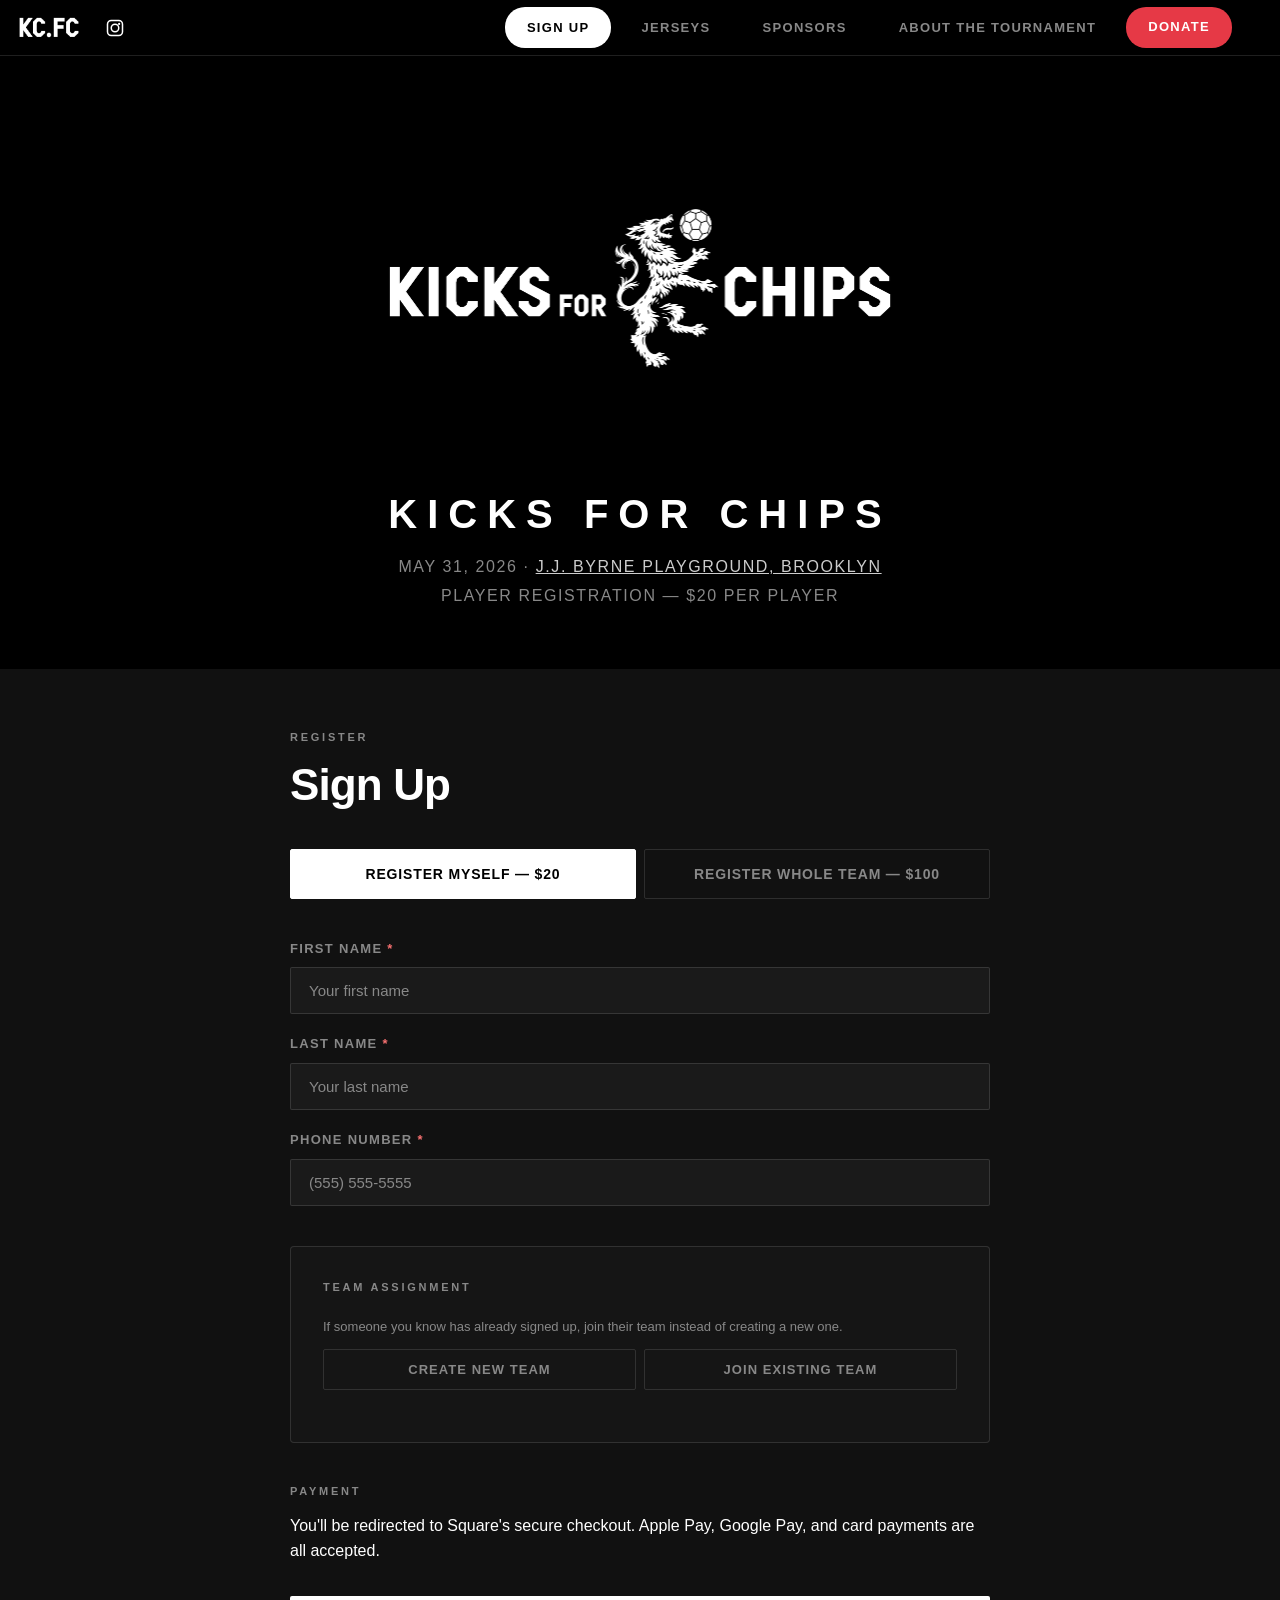
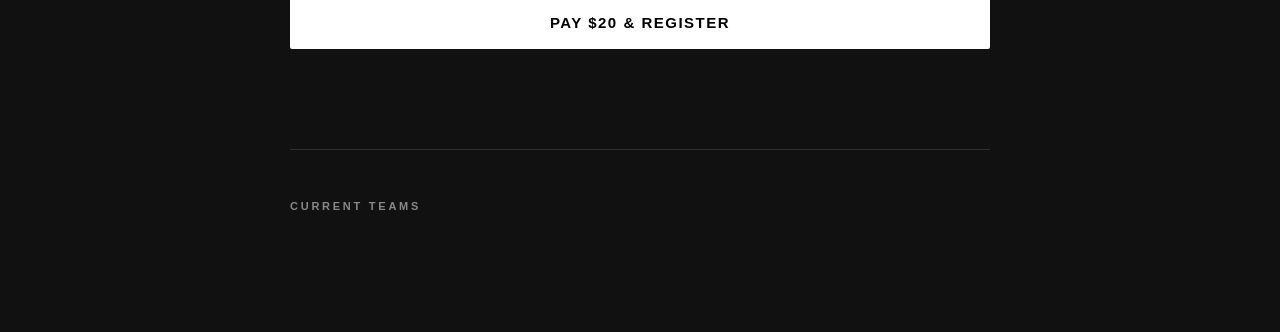
==== index.html @ 83ec8bc7 "Remove footer and copyright text Co-Authored-By: Claude Opus 4.6 <noreply@anthropic.com>" ====
<!DOCTYPE html>
<html lang="en">
<head>
  <meta charset="UTF-8" />
  <meta name="viewport" content="width=device-width, initial-scale=1.0" />
  <title>Kicks for CHiPS</title>
  <meta name="description" content="Kicks for CHiPS is an annual 5v5 high school soccer tournament in Brooklyn raising funds for CHiPS (Community Help in Park Slope). May 31, 2026 at J.J. Byrne Playground. Register your team today." />
  <meta name="keywords" content="Kicks for CHiPS, Brooklyn soccer tournament, high school soccer, CHiPS Brooklyn, 5v5 soccer, charity soccer tournament, J.J. Byrne Playground" />
  <meta property="og:title" content="Kicks for CHiPS" />
  <meta property="og:description" content="Annual 5v5 charity soccer tournament in Brooklyn. $500 prize for winners bracket. Register your team now." />
  <meta property="og:url" content="https://kicksforchips.com" />
  <meta property="og:type" content="website" />
  <link rel="canonical" href="https://kicksforchips.com" />
  <meta name="google-site-verification" content="pPL3yEMYq0LT-VA0RT2j-mF9ZyEHjqsx7WdJ2tXw7Fc" />
  <link rel="icon" type="image/x-icon" href="favicon.ico" />
  <link rel="icon" type="image/png" sizes="16x16" href="favicon-16.png" />
  <link rel="icon" type="image/png" sizes="32x32" href="favicon-32.png" />
  <link rel="icon" type="image/png" sizes="192x192" href="favicon-192.png" />
  <link rel="apple-touch-icon" sizes="180x180" href="apple-touch-icon.png" />
  <link rel="stylesheet" href="style.css" />
</head>
<body>

  <!-- NAV -->
  <nav>
    <div class="nav-left">
      <a href="#" class="nav-logo" data-view="signup"><img src="nav-logo.png" alt="KC.FC" class="nav-logo-img" /></a>
      <a href="https://instagram.com/kicks_for_chips" target="_blank" class="nav-ig">
        <svg viewBox="0 0 24 24" fill="none" stroke="currentColor" stroke-width="2" stroke-linecap="round" stroke-linejoin="round" width="18" height="18"><rect x="2" y="2" width="20" height="20" rx="5" ry="5"/><circle cx="12" cy="12" r="5"/><circle cx="17.5" cy="6.5" r="1.5" fill="currentColor" stroke="none"/></svg>
      </a>
    </div>
    <div class="nav-tabs">
      <button class="nav-tab active" data-view="signup"><span class="tab-full">Sign Up</span><span class="tab-short">Sign Up</span></button>
      <button class="nav-tab" data-view="jerseys"><span class="tab-full">Jerseys</span><span class="tab-short">Jerseys</span></button>
      <button class="nav-tab" data-view="sponsors"><span class="tab-full">Sponsors</span><span class="tab-short">Sponsors</span></button>
      <button class="nav-tab" data-view="about"><span class="tab-full">About the Tournament</span><span class="tab-short">About</span></button>
      <a href="https://give.chipsonline.org/campaign/777548/donate" target="_blank" class="nav-tab donate-tab"><span class="tab-full">Donate</span><span class="tab-short">Donate</span></a>
    </div>
  </nav>

  <!-- HERO HEADER -->
  <header id="hero">
    <div class="logo-block">
      <img src="logo.png" alt="Kicks for CHiPS" class="logo-img" />
    </div>
    <h1>KICKS FOR CHIPS</h1>
    <p class="hero-tagline">May 31, 2026 &middot; <a href="https://maps.google.com/?q=J.J.+Byrne+Playground+Brooklyn+NY" target="_blank" style="color:#ccc;text-decoration:underline;">J.J. Byrne Playground, Brooklyn</a></p>
    <p class="hero-tagline" style="margin-top:0.25rem;">Player Registration &mdash; $20 per player</p>
  </header>

  <!-- SIGN UP VIEW -->
  <section id="signup" class="view active">
    <div class="container">
      <div class="section-label">Register</div>
      <h2>Sign Up</h2>

      <!-- Registration Mode Toggle -->
      <div class="reg-mode-toggle">
        <button type="button" class="mode-btn active" data-reg-mode="individual">Register Myself &mdash; $20</button>
        <button type="button" class="mode-btn" data-reg-mode="team">Register Whole Team &mdash; $100</button>
      </div>

      <form id="registration-form">
        <!-- Individual: Your Info -->
        <div id="individual-fields">
          <div class="form-group">
            <label for="firstName">First Name <span class="required">*</span></label>
            <input type="text" id="firstName" name="firstName" placeholder="Your first name" required />
          </div>
          <div class="form-group">
            <label for="lastName">Last Name <span class="required">*</span></label>
            <input type="text" id="lastName" name="lastName" placeholder="Your last name" required />
          </div>
          <div class="form-group">
            <label for="phone">Phone Number <span class="required">*</span></label>
            <input type="tel" id="phone" name="phone" placeholder="(555) 555-5555" required />
          </div>
        </div>

        <!-- Team Registration: All 5 Players -->
        <div id="team-fields" class="hidden">
          <div class="players-grid">
            <div class="player-row">
              <span class="player-label">Player 1</span>
              <input type="text" name="teamFirst1" placeholder="First Name *" />
              <input type="text" name="teamLast1" placeholder="Last Name *" />
            </div>
            <div class="player-row">
              <span class="player-label">Player 2</span>
              <input type="text" name="teamFirst2" placeholder="First Name *" />
              <input type="text" name="teamLast2" placeholder="Last Name *" />
            </div>
            <div class="player-row">
              <span class="player-label">Player 3</span>
              <input type="text" name="teamFirst3" placeholder="First Name *" />
              <input type="text" name="teamLast3" placeholder="Last Name *" />
            </div>
            <div class="player-row">
              <span class="player-label">Player 4</span>
              <input type="text" name="teamFirst4" placeholder="First Name *" />
              <input type="text" name="teamLast4" placeholder="Last Name *" />
            </div>
            <div class="player-row">
              <span class="player-label">Player 5</span>
              <input type="text" name="teamFirst5" placeholder="First Name *" />
              <input type="text" name="teamLast5" placeholder="Last Name *" />
            </div>
          </div>
          <div class="form-group" style="margin-top:1rem;">
            <label for="teamPhone">Your Phone Number <span class="required">*</span></label>
            <input type="tel" id="teamPhone" name="teamPhone" placeholder="(555) 555-5555" />
          </div>
        </div>

        <!-- Team Assignment (individual mode only) -->
        <div id="team-assignment" class="team-section">
          <div class="section-label">Team Assignment</div>
          <p class="field-hint" style="margin-bottom:0.75rem;">If someone you know has already signed up, join their team instead of creating a new one.</p>
          <div class="team-toggle">
            <button type="button" class="toggle-btn" data-team-mode="new">Create New Team</button>
            <button type="button" class="toggle-btn" data-team-mode="join">Join Existing Team</button>
          </div>
          <div id="join-team-input" class="hidden">
            <label for="teamNumber">Team Number</label>
            <select id="teamNumber" name="teamNumber">
              <option value="">Select a team to join...</option>
            </select>
            <p class="field-hint">Only teams with fewer than 5 players are shown.</p>
          </div>
          <div id="new-team-info" class="hidden">
            <p class="field-hint">You'll be assigned the next available team number (1&ndash;20).</p>
          </div>
        </div>

        <!-- Payment -->
        <div class="payment-section">
          <div class="section-label">Payment</div>
          <p class="pay-info">You'll be redirected to Square's secure checkout. Apple Pay, Google Pay, and card payments are all accepted.</p>
        </div>

        <button type="submit" class="btn-primary submit-btn" id="submit-btn">Pay $20 &amp; Register</button>
        <div id="form-status"></div>
      </form>

      <!-- Roster Display -->
      <div id="roster-section" class="roster-section">
        <div class="section-label">Current Teams</div>
        <div id="roster"></div>
      </div>

    </div>
  </section>

  <!-- JERSEYS VIEW -->
  <section id="jerseys" class="view">
    <div class="container">
      <div class="section-label">Official Kits</div>
      <h2>Kicks for CHiPS Jerseys by Icarus FC</h2>
      <p class="jerseys-intro">Every team plays in custom Icarus jerseys. Grab yours before tournament day — click any jersey to order.</p>

      <div class="jerseys-grid">
        <a href="https://icarusfc.com/products/vita-coco-jersey" target="_blank" class="jersey-card">
          <img src="jerseys/vita-coco.png" alt="Vita Coco Jersey" class="jersey-img" />
          <div class="jersey-name">Vita Coco</div>
          <div class="jersey-price">$69.95</div>
        </a>
        <a href="https://icarusfc.com/products/joes-pizza-jersey" target="_blank" class="jersey-card">
          <img src="jerseys/joes-pizza.png" alt="Joe's Pizza Jersey" class="jersey-img" />
          <div class="jersey-name">Joe's Pizza</div>
          <div class="jersey-price">$69.95</div>
        </a>
        <a href="https://icarusfc.com/products/honey-in-the-raw-jersey" target="_blank" class="jersey-card">
          <img src="jerseys/honey-raw.png" alt="Honey in the Raw Jersey" class="jersey-img" />
          <div class="jersey-name">Honey in the Raw</div>
          <div class="jersey-price">$69.95</div>
        </a>
        <a href="https://icarusfc.com/products/warby-parker-jersey" target="_blank" class="jersey-card">
          <img src="jerseys/warby-parker.png" alt="Warby Parker Jersey" class="jersey-img" />
          <div class="jersey-name">Warby Parker</div>
          <div class="jersey-price">$69.95</div>
        </a>
        <a href="https://icarusfc.com/products/two-trees-jersey" target="_blank" class="jersey-card">
          <img src="jerseys/two-trees.png" alt="Two Trees Jersey" class="jersey-img" />
          <div class="jersey-name">Two Trees</div>
          <div class="jersey-price">$69.95</div>
        </a>
        <a href="https://icarusfc.com/products/renatus-group-jersey" target="_blank" class="jersey-card">
          <img src="jerseys/renatus.png" alt="Renatus Group Jersey" class="jersey-img" />
          <div class="jersey-name">The Renatus Group</div>
          <div class="jersey-price">$69.95</div>
        </a>
        <a href="https://icarusfc.com/products/kinjo-jersey" target="_blank" class="jersey-card">
          <img src="jerseys/kinjo.png" alt="Kinjo Jersey" class="jersey-img" />
          <div class="jersey-name">Kinjo</div>
          <div class="jersey-price">$69.95</div>
        </a>
        <a href="https://icarusfc.com/products/txikito-jersey" target="_blank" class="jersey-card">
          <img src="jerseys/txikito.png" alt="Txikito Jersey" class="jersey-img" />
          <div class="jersey-name">Txikito</div>
          <div class="jersey-price">$69.95</div>
        </a>
      </div>

      <a href="https://icarusfc.com/collections/kicks-for-chips-club-shop" target="_blank" class="btn-primary" style="display:inline-block;margin-top:2rem;text-align:center;">View All on Icarus</a>
    </div>
  </section>

  <!-- SPONSORS VIEW -->
  <section id="sponsors" class="view">
    <div class="container sponsors-container">
      <div class="section-label">Our Partners</div>
      <h2>Sponsors</h2>

      <!-- Featured: Jersey Manufacturer -->
      <div class="featured-sponsor">
        <div class="jersey-mosaic">
          <img src="sponsors/jerseys/icarus1.webp" alt="" /><img src="sponsors/jerseys/icarus3.webp" alt="" /><img src="sponsors/jerseys/icarus4.webp" alt="" /><img src="sponsors/jerseys/icarus5.webp" alt="" /><img src="sponsors/jerseys/icarus6.webp" alt="" /><img src="sponsors/jerseys/icarus7.webp" alt="" /><img src="sponsors/jerseys/icarus9.webp" alt="" /><img src="sponsors/jerseys/icarus10.webp" alt="" /><img src="sponsors/jerseys/icarus11.webp" alt="" /><img src="sponsors/jerseys/icarus12.jpeg" alt="" /><img src="sponsors/jerseys/icarus13.webp" alt="" /><img src="sponsors/jerseys/icarus14.webp" alt="" /><img src="sponsors/jerseys/icarus15.webp" alt="" /><img src="sponsors/jerseys/icarus16.jpeg" alt="" /><img src="sponsors/jerseys/icarus17.jpeg" alt="" /><img src="sponsors/jerseys/icarus18.jpeg" alt="" /><img src="sponsors/jerseys/icarus19.jpeg" alt="" /><img src="sponsors/jerseys/icarus20.jpeg" alt="" /><img src="sponsors/jerseys/icarus21.webp" alt="" /><img src="sponsors/jerseys/icarus22.webp" alt="" /><img src="sponsors/jerseys/icarus23.jpeg" alt="" /><img src="sponsors/jerseys/icarus24.webp" alt="" /><img src="sponsors/jerseys/icarus25.webp" alt="" /><img src="sponsors/jerseys/icarus2.webp" alt="" /><img src="sponsors/jerseys/icarus14.webp" alt="" /><img src="sponsors/jerseys/icarus6.webp" alt="" /><img src="sponsors/jerseys/icarus20.jpeg" alt="" /><img src="sponsors/jerseys/icarus3.webp" alt="" /><img src="sponsors/jerseys/icarus18.jpeg" alt="" /><img src="sponsors/jerseys/icarus10.webp" alt="" /><img src="sponsors/jerseys/icarus24.webp" alt="" /><img src="sponsors/jerseys/icarus1.webp" alt="" />
        </div>
        <div class="featured-sponsor-content">
          <div class="featured-label">Official Jersey Partner</div>
          <div class="sponsor-name-large">Icarus</div>
          <p class="sponsor-blurb">Icarus is the official jersey manufacturer of Kicks for CHiPS, outfitting every team with custom kits for tournament day. Their commitment to quality and community makes them the perfect partner for K4C.</p>
        </div>
      </div>

      <!-- Sponsor Grid -->
      <div class="sponsors-grid">

        <div class="sponsor-card">
          <img src="sponsors/vita-coco.webp" alt="Vita Coco" class="sponsor-img" />
          <div class="sponsor-name">Vita Coco</div>
          <p class="sponsor-blurb">Vita Coco is the world's leading coconut water brand, keeping our players hydrated and energized throughout the tournament. Born in New York, they're a natural fit for Brooklyn's biggest charity kickabout.</p>
          <video class="sponsor-video" autoplay muted loop playsinline>
            <source src="sponsors/vita-coco-promo.mp4" type="video/mp4" />
          </video>
        </div>

        <div class="sponsor-card">
          <img src="sponsors/joes-pizza.webp" alt="Joe's Pizza" class="sponsor-img" />
          <div class="sponsor-name">Joe's Pizza</div>
          <p class="sponsor-blurb">A New York City institution since 1975, Joe's Pizza has been serving up some of the best slices in the city. They're fueling our players and fans with the real taste of New York on game day.</p>
          <video class="sponsor-video" autoplay muted loop playsinline>
            <source src="sponsors/joes-video.mp4" type="video/mp4" />
          </video>
        </div>

        <div class="sponsor-card">
          <img src="sponsors/warby-parker.jpeg" alt="Warby Parker" class="sponsor-img" />
          <div class="sponsor-name">Warby Parker</div>
          <p class="sponsor-blurb">Warby Parker is a Brooklyn-born eyewear company on a mission to make vision care accessible to all. Their support of K4C reflects their deep roots in the community they helped build.</p>
        </div>

        <div class="sponsor-card">
          <img src="sponsors/two-trees.webp" alt="Two Trees" class="sponsor-img" />
          <div class="sponsor-name">Two Trees</div>
          <p class="sponsor-blurb">Two Trees Management is the Brooklyn-based development company that transformed DUMBO into one of the city's most vibrant neighborhoods. Their investment in local initiatives like K4C strengthens the community from the ground up.</p>
          <video class="sponsor-video" autoplay muted loop playsinline>
            <source src="sponsors/two-trees-video.mp4" type="video/mp4" />
          </video>
        </div>

        <div class="sponsor-card">
          <img src="sponsors/renatus.png" alt="The Renatus Group" class="sponsor-img" />
          <div class="sponsor-name">The Renatus Group</div>
          <p class="sponsor-blurb">The Renatus Group brings strategic vision and community-minded leadership to everything they do. Their partnership with Kicks for CHiPS underscores a commitment to uplifting Brooklyn's youth and local nonprofits.</p>
        </div>

        <div class="sponsor-card">
          <img src="sponsors/kinjo.avif" alt="Kinjo NYC" class="sponsor-img" />
          <div class="sponsor-name">Kinjo NYC</div>
          <p class="sponsor-blurb">Kinjo is a 14-seat omakase restaurant and cocktail lounge tucked beneath the Manhattan Bridge in DUMBO. Chef Johnny Huang serves a seasonal 11-course sushi omakase that has quickly become one of Brooklyn's most coveted dining experiences.</p>
        </div>

        <div class="sponsor-card">
          <img src="sponsors/txikito.webp" alt="Txikito" class="sponsor-img" />
          <div class="sponsor-name">Txikito</div>
          <p class="sponsor-blurb">Txikito is a beloved Basque restaurant in the heart of New York, celebrated for its authentic pintxos and warm hospitality. Their generosity helps bring the K4C tournament to life every year.</p>
        </div>

        <div class="sponsor-card">
          <img src="sponsors/honey-raw.png" alt="Honey in the Raw" class="sponsor-img" />
          <div class="sponsor-name">Honey in the Raw</div>
          <p class="sponsor-blurb">Honey in the Raw brings pure, unfiltered sweetness straight from the hive. Their all-natural honey fuels our players with real energy, no additives, just the good stuff.</p>
        </div>

      </div>
    </div>
  </section>

  <!-- ABOUT VIEW -->
  <section id="about" class="view">
    <div class="container">
      <div class="section-label">The Tournament</div>
      <h2>About Kicks for CHiPS</h2>

      <div class="event-details">
        <div class="detail-item"><strong>May 31, 2026</strong></div>
        <div class="detail-item"><strong><a href="https://maps.google.com/?q=J.J.+Byrne+Playground+Brooklyn+NY" target="_blank" style="color:#fff;text-decoration:underline;">J.J. Byrne Playground, Brooklyn</a></strong></div>
      </div>

      <div class="about-text">
        <p>Kicks for CHiPS is an annual high school soccer tournament in Brooklyn dedicated to raising funds for CHiPS (Community Help in Park Slope), a nonprofit serving the Gowanus community for over 50 years.</p>
        <p>Founded by Saint Ann's students Repin Minoff, Leif Moen, and Dempsey Gonya, the tournament brings together high schoolers across Brooklyn to compete in a 5v5 double-elimination bracket.</p>
      </div>

      <div class="prizes">
        <div class="prize-card winners">
          <div class="prize-label">Winners Bracket</div>
          <div class="prize-amount">$500</div>
          <div class="prize-detail">Winning Team</div>
        </div>
        <div class="prize-card losers">
          <div class="prize-label">Losers Bracket</div>
          <div class="prize-amount">$250</div>
          <div class="prize-detail">Winning Team</div>
        </div>
      </div>

      <div class="about-footer">
        <p>All proceeds benefit CHiPS Brooklyn. Every dollar raised goes directly to providing groceries, hot meals, and housing support for those in need.</p>
      </div>

      <div class="about-gallery">
        <img src="photos/about1.jpg" alt="K4C Tournament" />
        <img src="photos/about2.jpg" alt="K4C Tournament" />
        <img src="photos/about3.jpg" alt="K4C Tournament" />
        <img src="photos/about4.jpg" alt="K4C Tournament" />
        <img src="photos/about5.jpg" alt="K4C Tournament" />
        <img src="photos/about6.jpg" alt="K4C Tournament" />
      </div>
    </div>
  </section>


  <script src="script.js"></script>
</body>
</html>
---- style.css ----
/* ===== RESET & BASE ===== */
*, *::before, *::after { box-sizing: border-box; margin: 0; padding: 0; }

:root {
  --black: #000;
  --white: #fff;
  --gray: #111;
  --gray-mid: #1a1a1a;
  --gray-light: #2a2a2a;
  --accent: #fff;
  --text-muted: #888;
  --border: rgba(255,255,255,0.12);
}

html { scroll-behavior: smooth; }

body {
  background: var(--black);
  color: var(--white);
  font-family: 'Helvetica Neue', Arial, sans-serif;
  font-size: 16px;
  line-height: 1.6;
  overflow-x: hidden;
}

a { color: inherit; text-decoration: none; }

/* ===== NAV ===== */
nav {
  position: fixed;
  top: 0; left: 0; right: 0;
  z-index: 100;
  display: flex;
  align-items: center;
  justify-content: space-between;
  padding: 0 48px 0 0;
  background: rgba(0,0,0,0.85);
  backdrop-filter: blur(12px);
  border-bottom: 1px solid var(--border);
  height: 56px;
}

.nav-logo {
  display: flex;
  align-items: center;
  height: 100%;
}

.nav-logo-img {
  height: 100%;
  width: auto;
}

.nav-left {
  display: flex;
  align-items: center;
  height: 100%;
  gap: 8px;
}

.nav-ig {
  display: flex;
  align-items: center;
  color: #fff;
  transition: opacity 0.2s;
}
.nav-ig:hover { opacity: 0.7; }

.nav-tabs { display: flex; gap: 8px; }

.nav-tab {
  background: transparent;
  color: var(--text-muted);
  border: none;
  padding: 10px 22px;
  font-size: 13px;
  font-weight: 600;
  letter-spacing: 0.1em;
  text-transform: uppercase;
  cursor: pointer;
  border-radius: 20px;
  transition: all 0.2s;
  font-family: inherit;
}

.nav-tab:hover { color: var(--white); background: rgba(255,255,255,0.08); }
.nav-tab.active { background: var(--white); color: var(--black); }

.donate-tab { background: #e63946; color: #fff !important; text-decoration: none; display: flex; align-items: center; justify-content: center; }
.donate-tab:hover { background: #c1121f; color: #fff !important; }

.tab-short { display: none; }
.tab-full { display: inline; }

/* ===== HERO HEADER ===== */
#hero {
  padding: 120px 24px 60px;
  text-align: center;
  background: linear-gradient(rgba(0,0,0,0.55), rgba(0,0,0,0.55)), url('hero-bg.jpg') center/cover no-repeat;
}

.logo-block {
  display: flex;
  align-items: center;
  justify-content: center;
  gap: 24px;
  margin-bottom: 24px;
}

.logo-img {
  max-width: clamp(280px, 55vw, 600px);
  height: auto;
  mix-blend-mode: screen;
}

#hero h1 {
  font-size: clamp(24px, 4vw, 40px);
  font-weight: 900;
  letter-spacing: 0.25em;
  text-transform: uppercase;
  margin-bottom: 8px;
}

.hero-tagline {
  font-size: 16px;
  color: var(--text-muted);
  letter-spacing: 0.1em;
  text-transform: uppercase;
}

.event-details {
  display: flex;
  align-items: center;
  justify-content: center;
  gap: 16px;
  margin-bottom: 32px;
  font-size: 15px;
  letter-spacing: 0.12em;
  text-transform: uppercase;
  color: var(--white);
}

.detail-divider {
  color: var(--text-muted);
  font-size: 20px;
}

/* ===== SECTIONS ===== */
section { padding: 60px 24px 100px; }
.container { max-width: 700px; margin: 0 auto; }

.section-label {
  font-size: 11px;
  font-weight: 700;
  letter-spacing: 0.25em;
  text-transform: uppercase;
  color: var(--text-muted);
  margin-bottom: 16px;
}

h2 {
  font-size: clamp(28px, 4vw, 44px);
  font-weight: 900;
  line-height: 1.05;
  letter-spacing: -0.02em;
  margin-bottom: 40px;
}

/* ===== VIEW TOGGLING ===== */
.view { display: none; }
.view.active { display: block; }

/* ===== SIGN UP FORM ===== */
#signup { background: var(--gray); }

.form-group {
  margin-bottom: 20px;
}

.form-group label {
  display: block;
  font-size: 13px;
  font-weight: 700;
  letter-spacing: 0.1em;
  text-transform: uppercase;
  color: var(--text-muted);
  margin-bottom: 8px;
}

.form-group label .required { color: #f87171; }

.form-group input,
.form-group select {
  width: 100%;
  background: var(--gray-mid);
  border: 1px solid var(--border);
  color: var(--white);
  padding: 14px 18px;
  font-size: 15px;
  border-radius: 2px;
  outline: none;
  transition: border-color 0.2s;
  font-family: inherit;
}

.form-group input::placeholder { color: var(--text-muted); }
.form-group input:focus,
.form-group select:focus { border-color: var(--white); }

.form-group input:required:invalid:not(:placeholder-shown) {
  border-color: #f87171;
}

/* ===== TEAM SECTION ===== */
.team-section {
  margin: 40px 0;
  padding: 32px;
  border: 1px solid var(--border);
  border-radius: 4px;
  background: rgba(255,255,255,0.02);
}

.team-section .section-label { margin-bottom: 20px; }

.team-toggle {
  display: flex;
  gap: 8px;
  margin-bottom: 20px;
}

.toggle-btn {
  flex: 1;
  background: transparent;
  color: var(--text-muted);
  border: 1px solid var(--border);
  padding: 12px 16px;
  font-size: 13px;
  font-weight: 600;
  letter-spacing: 0.08em;
  text-transform: uppercase;
  cursor: pointer;
  border-radius: 2px;
  transition: all 0.2s;
  font-family: inherit;
}

.toggle-btn:hover { color: var(--white); border-color: rgba(255,255,255,0.3); }
.toggle-btn.active { background: var(--white); color: var(--black); border-color: var(--white); }

#join-team-input label {
  display: block;
  font-size: 13px;
  font-weight: 700;
  letter-spacing: 0.1em;
  text-transform: uppercase;
  color: var(--text-muted);
  margin-bottom: 8px;
}

#join-team-input select {
  width: 100%;
  background: var(--gray-mid);
  border: 1px solid var(--border);
  color: var(--white);
  padding: 14px 18px;
  font-size: 15px;
  border-radius: 2px;
  outline: none;
  transition: border-color 0.2s;
  font-family: inherit;
  appearance: none;
}

#join-team-input select:focus { border-color: var(--white); }

.field-hint {
  margin-top: 8px;
  font-size: 13px;
  color: var(--text-muted);
}

.hidden { display: none !important; }

/* ===== REGISTRATION MODE TOGGLE ===== */
.reg-mode-toggle {
  display: flex;
  gap: 8px;
  margin-bottom: 40px;
}

.mode-btn {
  flex: 1;
  background: transparent;
  color: var(--text-muted);
  border: 1px solid var(--border);
  padding: 16px 16px;
  font-size: 14px;
  font-weight: 700;
  letter-spacing: 0.06em;
  text-transform: uppercase;
  cursor: pointer;
  border-radius: 2px;
  transition: all 0.2s;
  font-family: inherit;
}

.mode-btn:hover { color: var(--white); border-color: rgba(255,255,255,0.3); }
.mode-btn.active { background: var(--white); color: var(--black); border-color: var(--white); }

/* ===== PLAYERS GRID (team mode) ===== */
.players-grid {
  display: flex;
  flex-direction: column;
  gap: 16px;
  margin-bottom: 16px;
}

.player-row {
  display: grid;
  grid-template-columns: 90px 1fr 1fr;
  gap: 12px;
  align-items: center;
}

.player-label {
  font-size: 13px;
  font-weight: 700;
  letter-spacing: 0.1em;
  text-transform: uppercase;
  color: var(--text-muted);
}

.player-row input {
  background: var(--gray-mid);
  border: 1px solid var(--border);
  color: var(--white);
  padding: 14px 18px;
  font-size: 15px;
  border-radius: 2px;
  outline: none;
  transition: border-color 0.2s;
  width: 100%;
  font-family: inherit;
}

.player-row input::placeholder { color: var(--text-muted); }
.player-row input:focus { border-color: var(--white); }

/* ===== APPLE PAY ===== */
#apple-pay-container {
  margin-top: 12px;
  min-height: 0;
}

#apple-pay-container:empty { display: none; }

.pay-divider {
  text-align: center;
  color: var(--text-muted);
  font-size: 12px;
  letter-spacing: 0.15em;
  text-transform: uppercase;
  margin: 16px 0;
  position: relative;
}

.pay-divider::before,
.pay-divider::after {
  content: '';
  position: absolute;
  top: 50%;
  width: 40%;
  height: 1px;
  background: var(--border);
}

.pay-divider::before { left: 0; }
.pay-divider::after { right: 0; }

/* ===== PAYMENT ===== */
.payment-section {
  margin: 40px 0 32px;
}

.payment-section .section-label { margin-bottom: 12px; }

#card-container {
  background: var(--gray-mid);
  border: 1px solid var(--border);
  border-radius: 2px;
  padding: 24px;
  min-height: 80px;
}

#payment-status {
  margin-top: 8px;
  font-size: 13px;
  text-align: center;
}

#payment-status.ready { color: #4ade80; }
#payment-status.error { color: #f87171; }

/* ===== BUTTONS ===== */
.btn-primary {
  background: var(--white);
  color: var(--black);
  padding: 16px 32px;
  font-size: 14px;
  font-weight: 700;
  letter-spacing: 0.1em;
  text-transform: uppercase;
  border: none;
  border-radius: 2px;
  cursor: pointer;
  transition: opacity 0.2s;
  display: inline-block;
  font-family: inherit;
}

.btn-primary:hover { opacity: 0.85; }

.submit-btn { width: 100%; padding: 18px; font-size: 15px; }

.submit-btn:disabled { opacity: 0.35; cursor: not-allowed; }

.pay-notice {
  margin-top: 12px;
  font-size: 13px;
  color: var(--text-muted);
  text-align: center;
}

#form-status {
  margin-top: 16px;
  font-size: 14px;
  color: var(--text-muted);
  text-align: center;
  min-height: 20px;
}

#form-status.success { color: #4ade80; }
#form-status.error { color: #f87171; }

/* ===== ROSTER ===== */
.roster-section {
  margin-top: 64px;
  padding-top: 48px;
  border-top: 1px solid var(--border);
}

#roster {
  display: grid;
  grid-template-columns: 1fr 1fr;
  gap: 16px;
}

.team-card {
  border: 1px solid var(--border);
  border-radius: 4px;
  padding: 20px;
  background: rgba(255,255,255,0.02);
}

.team-card.full {
  opacity: 0.5;
}

.team-card-header {
  display: flex;
  justify-content: space-between;
  align-items: center;
  margin-bottom: 12px;
}

.team-number {
  font-size: 14px;
  font-weight: 900;
  letter-spacing: 0.1em;
  text-transform: uppercase;
}

.team-count {
  font-size: 11px;
  color: var(--text-muted);
  letter-spacing: 0.1em;
  text-transform: uppercase;
}

.team-players {
  list-style: none;
}

.team-players li {
  font-size: 14px;
  padding: 4px 0;
  color: #ccc;
  border-bottom: 1px solid rgba(255,255,255,0.05);
}

.team-players li:last-child { border-bottom: none; }

.no-teams {
  color: var(--text-muted);
  font-size: 14px;
  text-align: center;
  padding: 32px;
  grid-column: 1 / -1;
}

/* ===== ABOUT VIEW ===== */
#about { background: var(--gray); }

.about-text { margin-bottom: 48px; }
.about-text p { color: #bbb; font-size: 17px; line-height: 1.7; margin-bottom: 16px; }

.prizes { display: grid; grid-template-columns: 1fr 1fr; gap: 24px; margin-bottom: 48px; }

.prize-card {
  border: 1px solid var(--border);
  border-radius: 4px;
  padding: 40px 32px;
  text-align: center;
}

.prize-card.winners { border-color: var(--white); background: rgba(255,255,255,0.06); }
.prize-card.losers { border-color: rgba(255,255,255,0.3); background: rgba(255,255,255,0.03); }

.prize-label {
  font-size: 11px;
  font-weight: 700;
  letter-spacing: 0.2em;
  text-transform: uppercase;
  color: var(--text-muted);
  margin-bottom: 16px;
}

.prize-amount { font-size: 48px; font-weight: 900; letter-spacing: -0.02em; margin-bottom: 8px; }

.prize-detail {
  font-size: 13px;
  color: var(--text-muted);
  letter-spacing: 0.1em;
  text-transform: uppercase;
}

.about-footer p {
  color: var(--text-muted);
  font-size: 15px;
  line-height: 1.7;
  text-align: center;
  max-width: 500px;
  margin: 0 auto;
}

/* ===== SPONSORS VIEW ===== */
#sponsors { background: var(--gray); }

.sponsors-container { max-width: 900px; }

.featured-sponsor {
  position: relative;
  border: 1px solid var(--white);
  border-radius: 4px;
  overflow: hidden;
  text-align: center;
  margin-bottom: 48px;
}

.jersey-mosaic {
  display: grid;
  grid-template-columns: repeat(8, 1fr);
  gap: 2px;
  position: absolute;
  top: 0; left: 0; right: 0; bottom: 0;
  z-index: 0;
  background: #111;
}

.jersey-mosaic img {
  width: 100%;
  height: 100%;
  object-fit: contain;
  object-position: center;
  display: block;
  background: #111;
  padding: 4px;
}

.featured-sponsor-content {
  position: relative;
  z-index: 1;
  padding: 48px 40px;
  background: rgba(0,0,0,0.65);
  text-shadow: 0 2px 8px rgba(0,0,0,0.8);
}

.featured-label {
  font-size: 11px;
  font-weight: 700;
  letter-spacing: 0.25em;
  text-transform: uppercase;
  color: var(--text-muted);
  margin-bottom: 16px;
}

.sponsor-name-large {
  font-size: clamp(32px, 5vw, 52px);
  font-weight: 900;
  letter-spacing: 0.05em;
  text-transform: uppercase;
  margin-bottom: 16px;
}

.sponsors-grid {
  display: grid;
  grid-template-columns: 1fr 1fr;
  gap: 20px;
}

.sponsor-card {
  border: 1px solid var(--border);
  border-radius: 4px;
  padding: 32px 28px;
  background: rgba(255,255,255,0.02);
  transition: border-color 0.2s;
}

.sponsor-card:hover {
  border-color: rgba(255,255,255,0.3);
}

.sponsor-name {
  font-size: 20px;
  font-weight: 900;
  letter-spacing: 0.04em;
  margin-bottom: 12px;
}

.sponsor-blurb {
  font-size: 14px;
  line-height: 1.7;
  color: #aaa;
}

.featured-sponsor-img {
  max-width: 240px;
  height: auto;
  border-radius: 4px;
  margin-bottom: 24px;
  object-fit: contain;
}

.sponsor-img {
  width: 100%;
  height: 180px;
  object-fit: cover;
  border-radius: 4px;
  margin-bottom: 16px;
}

.sponsor-img[alt="Warby Parker"] {
  object-fit: cover;
  object-position: center top;
}

.sponsor-img[alt="Two Trees"] {
  object-fit: contain;
  object-position: center top;
}

.featured-sponsor .sponsor-blurb {
  font-size: 15px;
  color: #bbb;
  max-width: 550px;
  margin: 0 auto;
}

.sponsor-video {
  width: 100%;
  border-radius: 4px;
  margin-top: 16px;
  display: block;
}

.promo-video {
  margin-bottom: 48px;
  border-radius: 4px;
  overflow: hidden;
  max-width: 400px;
  margin-left: auto;
  margin-right: auto;
  margin-bottom: 48px;
}

.promo-video video {
  width: 100%;
  display: block;
  border-radius: 4px;
}

@media (max-width: 600px) {
  .sponsors-grid { grid-template-columns: 1fr; }
  .featured-sponsor-content { padding: 32px 24px; }
  .featured-sponsor-img { max-width: 160px; }
  .promo-video { max-width: 300px; }
  .jersey-mosaic { grid-template-columns: repeat(5, 1fr); }
}

/* ===== PENDING BANNER ===== */
.pending-banner {
  background: rgba(74, 222, 128, 0.08);
  border: 1px solid rgba(74, 222, 128, 0.3);
  border-radius: 4px;
  padding: 24px;
  margin-bottom: 32px;
}

.pending-content h3 {
  font-size: 18px;
  font-weight: 900;
  letter-spacing: 0.05em;
  text-transform: uppercase;
  margin-bottom: 8px;
  color: #4ade80;
}

.pending-content p {
  font-size: 14px;
  color: #ccc;
  margin-bottom: 16px;
}

.pending-buttons {
  display: flex;
  gap: 12px;
}

.btn-cancel {
  background: transparent;
  color: var(--text-muted);
  border: 1px solid var(--border);
  padding: 12px 24px;
  font-size: 13px;
  font-weight: 700;
  letter-spacing: 0.1em;
  text-transform: uppercase;
  border-radius: 2px;
  cursor: pointer;
  font-family: inherit;
  transition: opacity 0.2s;
}

.btn-cancel:hover { opacity: 0.7; }

/* ===== JERSEYS ===== */
.jerseys-intro {
  color: var(--text-muted);
  margin-bottom: 2rem;
  font-size: 15px;
}

.jerseys-grid {
  display: grid;
  grid-template-columns: repeat(auto-fill, minmax(220px, 1fr));
  gap: 24px;
}

.jersey-card {
  display: block;
  background: var(--gray-mid);
  border: 1px solid var(--border);
  border-radius: 12px;
  overflow: hidden;
  text-decoration: none;
  color: var(--white);
  transition: transform 0.2s, border-color 0.2s;
}

.jersey-card:hover {
  transform: translateY(-4px);
  border-color: rgba(255,255,255,0.3);
}

.jersey-img {
  width: 100%;
  aspect-ratio: 1;
  object-fit: cover;
}

.jersey-name {
  padding: 12px 16px 4px;
  font-weight: 700;
  font-size: 15px;
}

.jersey-price {
  padding: 0 16px 16px;
  color: var(--text-muted);
  font-size: 14px;
}

/* ===== ABOUT GALLERY ===== */
.about-gallery {
  display: grid;
  grid-template-columns: repeat(3, 1fr);
  gap: 8px;
  margin-top: 3rem;
  border-radius: 8px;
  overflow: hidden;
}

.about-gallery img {
  width: 100%;
  height: 250px;
  object-fit: cover;
}



/* ===== RESPONSIVE ===== */
@media (max-width: 600px) {
  nav { padding: 0; flex-wrap: nowrap; height: auto; gap: 0; flex-direction: column; align-items: stretch; }
  .nav-left { height: 36px; padding: 4px 8px; gap: 6px; }
  .nav-logo { height: 100%; padding: 0; }
  .nav-logo-img { height: 100%; }
  .nav-tabs { display: flex; flex-wrap: nowrap; gap: 0; width: 100%; }
  .nav-tab { flex: 1 1 0 !important; min-width: 0; text-align: center; font-size: 9px; padding: 8px 2px; letter-spacing: 0.02em; white-space: nowrap; border: none !important; border-radius: 16px !important; overflow: hidden; display: flex !important; align-items: center; justify-content: center; }
  .tab-full { display: none !important; }
  .tab-short { display: inline !important; }
  .team-toggle { flex-direction: column; }
  .reg-mode-toggle { flex-direction: column; }
  .player-row { grid-template-columns: 1fr; gap: 8px; }
  .player-label { margin-bottom: 0; }
  #roster { grid-template-columns: 1fr; }
  .prizes { grid-template-columns: 1fr; }
  .about-gallery { grid-template-columns: repeat(2, 1fr); }
  .about-gallery img { height: 180px; }
}
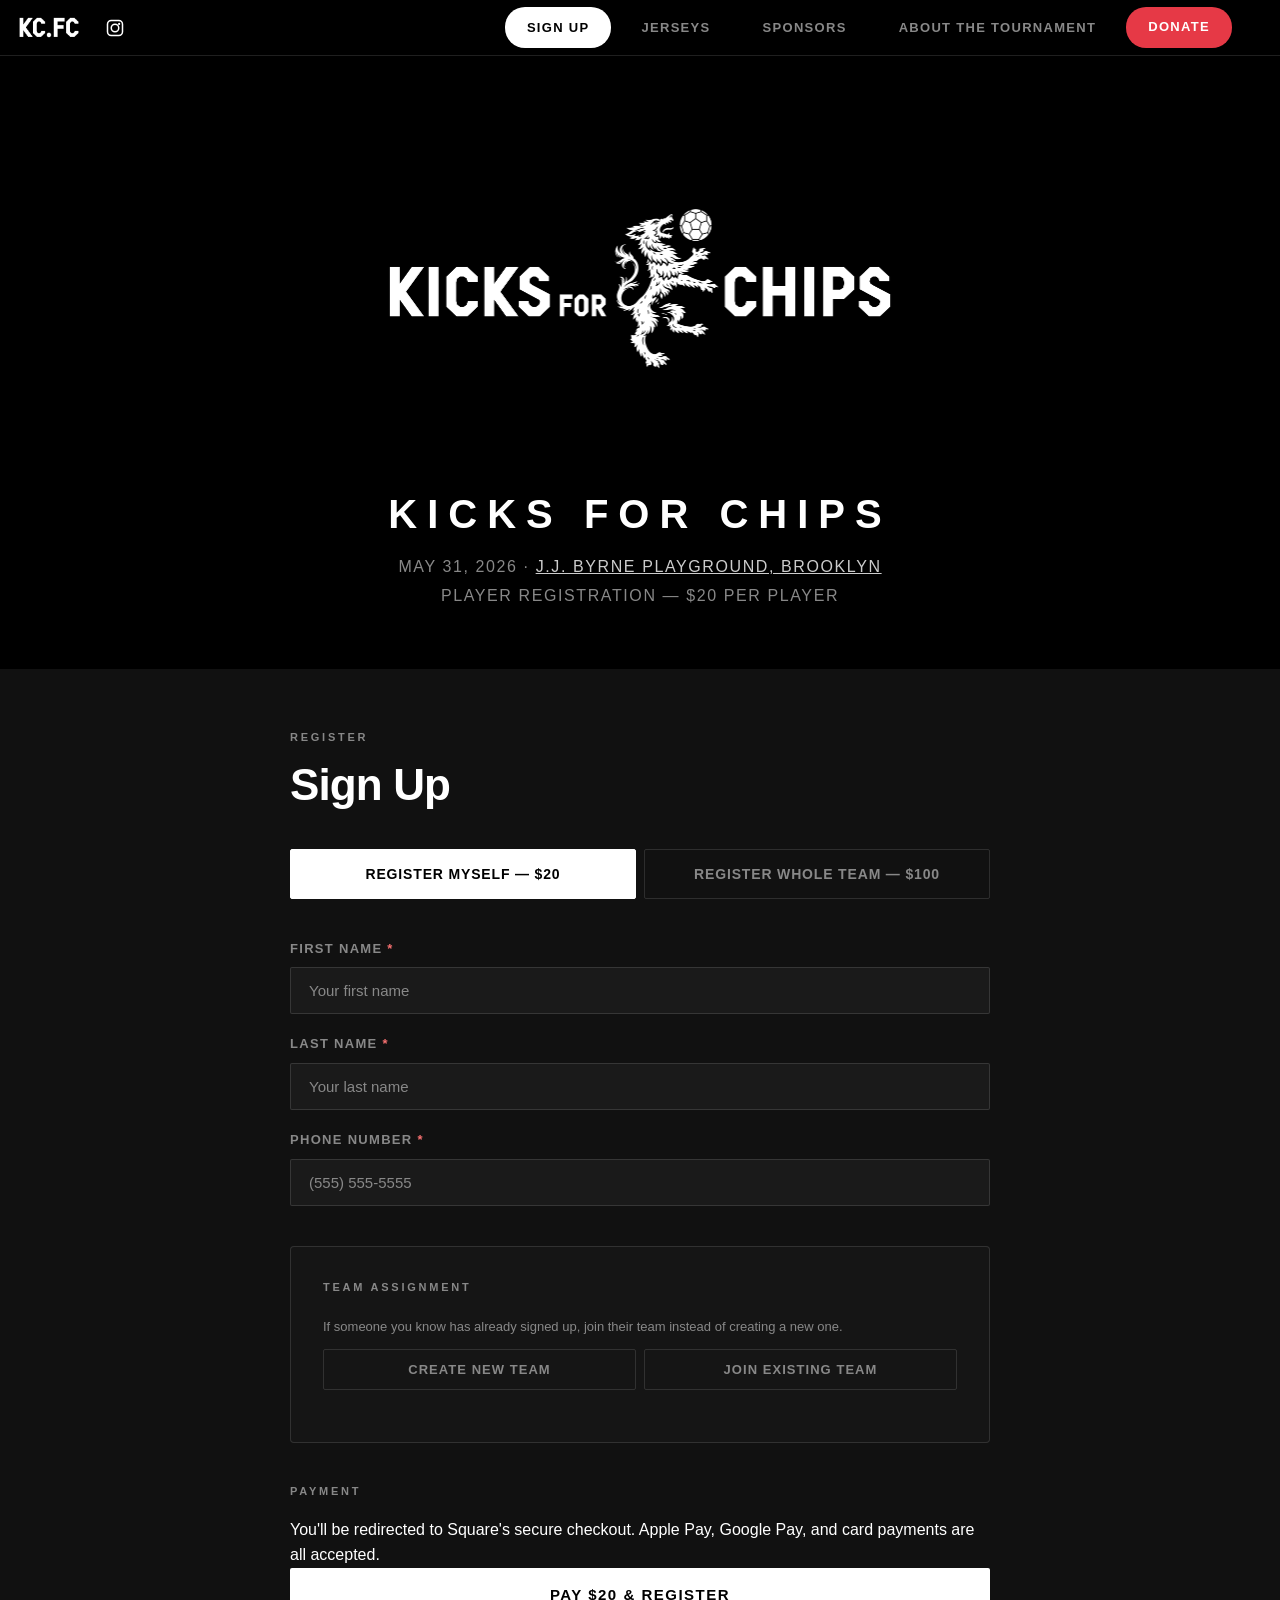
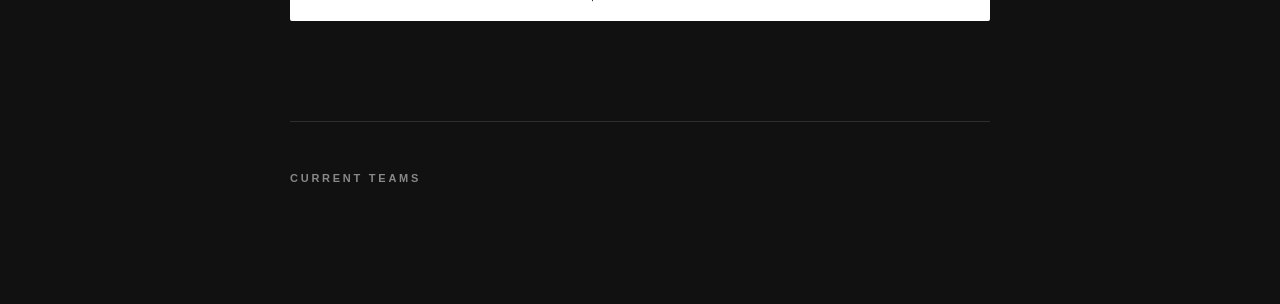
==== commit 6c571df1: "Fix XSS in roster, add confirmation error UI, clean up dead code - Escape HTML in renderRoster() to " ====
--- a/index.html
+++ b/index.html
@@ -25,7 +25,7 @@
   <nav>
     <div class="nav-left">
       <a href="#" class="nav-logo" data-view="signup"><img src="nav-logo.png" alt="KC.FC" class="nav-logo-img" /></a>
-      <a href="https://instagram.com/kicks_for_chips" target="_blank" class="nav-ig">
+      <a href="https://instagram.com/kicks_for_chips" target="_blank" class="nav-ig" aria-label="Follow Kicks for CHiPS on Instagram">
         <svg viewBox="0 0 24 24" fill="none" stroke="currentColor" stroke-width="2" stroke-linecap="round" stroke-linejoin="round" width="18" height="18"><rect x="2" y="2" width="20" height="20" rx="5" ry="5"/><circle cx="12" cy="12" r="5"/><circle cx="17.5" cy="6.5" r="1.5" fill="currentColor" stroke="none"/></svg>
       </a>
     </div>
@@ -108,7 +108,7 @@
           </div>
           <div class="form-group" style="margin-top:1rem;">
             <label for="teamPhone">Your Phone Number <span class="required">*</span></label>
-            <input type="tel" id="teamPhone" name="teamPhone" placeholder="(555) 555-5555" />
+            <input type="tel" id="teamPhone" name="teamPhone" placeholder="(555) 555-5555" required />
           </div>
         </div>
 
--- a/style.css
+++ b/style.css
@@ -140,11 +140,6 @@
   color: var(--white);
 }
 
-.detail-divider {
-  color: var(--text-muted);
-  font-size: 20px;
-}
-
 /* ===== SECTIONS ===== */
 section { padding: 60px 24px 100px; }
 .container { max-width: 700px; margin: 0 auto; }
@@ -346,61 +341,6 @@
 .player-row input::placeholder { color: var(--text-muted); }
 .player-row input:focus { border-color: var(--white); }
 
-/* ===== APPLE PAY ===== */
-#apple-pay-container {
-  margin-top: 12px;
-  min-height: 0;
-}
-
-#apple-pay-container:empty { display: none; }
-
-.pay-divider {
-  text-align: center;
-  color: var(--text-muted);
-  font-size: 12px;
-  letter-spacing: 0.15em;
-  text-transform: uppercase;
-  margin: 16px 0;
-  position: relative;
-}
-
-.pay-divider::before,
-.pay-divider::after {
-  content: '';
-  position: absolute;
-  top: 50%;
-  width: 40%;
-  height: 1px;
-  background: var(--border);
-}
-
-.pay-divider::before { left: 0; }
-.pay-divider::after { right: 0; }
-
-/* ===== PAYMENT ===== */
-.payment-section {
-  margin: 40px 0 32px;
-}
-
-.payment-section .section-label { margin-bottom: 12px; }
-
-#card-container {
-  background: var(--gray-mid);
-  border: 1px solid var(--border);
-  border-radius: 2px;
-  padding: 24px;
-  min-height: 80px;
-}
-
-#payment-status {
-  margin-top: 8px;
-  font-size: 13px;
-  text-align: center;
-}
-
-#payment-status.ready { color: #4ade80; }
-#payment-status.error { color: #f87171; }
-
 /* ===== BUTTONS ===== */
 .btn-primary {
   background: var(--white);
@@ -423,13 +363,6 @@
 .submit-btn { width: 100%; padding: 18px; font-size: 15px; }
 
 .submit-btn:disabled { opacity: 0.35; cursor: not-allowed; }
-
-.pay-notice {
-  margin-top: 12px;
-  font-size: 13px;
-  color: var(--text-muted);
-  text-align: center;
-}
 
 #form-status {
   margin-top: 16px;
@@ -643,14 +576,6 @@
   color: #aaa;
 }
 
-.featured-sponsor-img {
-  max-width: 240px;
-  height: auto;
-  border-radius: 4px;
-  margin-bottom: 24px;
-  object-fit: contain;
-}
-
 .sponsor-img {
   width: 100%;
   height: 180px;
@@ -683,75 +608,11 @@
   display: block;
 }
 
-.promo-video {
-  margin-bottom: 48px;
-  border-radius: 4px;
-  overflow: hidden;
-  max-width: 400px;
-  margin-left: auto;
-  margin-right: auto;
-  margin-bottom: 48px;
-}
-
-.promo-video video {
-  width: 100%;
-  display: block;
-  border-radius: 4px;
-}
-
 @media (max-width: 600px) {
   .sponsors-grid { grid-template-columns: 1fr; }
   .featured-sponsor-content { padding: 32px 24px; }
-  .featured-sponsor-img { max-width: 160px; }
-  .promo-video { max-width: 300px; }
   .jersey-mosaic { grid-template-columns: repeat(5, 1fr); }
 }
-
-/* ===== PENDING BANNER ===== */
-.pending-banner {
-  background: rgba(74, 222, 128, 0.08);
-  border: 1px solid rgba(74, 222, 128, 0.3);
-  border-radius: 4px;
-  padding: 24px;
-  margin-bottom: 32px;
-}
-
-.pending-content h3 {
-  font-size: 18px;
-  font-weight: 900;
-  letter-spacing: 0.05em;
-  text-transform: uppercase;
-  margin-bottom: 8px;
-  color: #4ade80;
-}
-
-.pending-content p {
-  font-size: 14px;
-  color: #ccc;
-  margin-bottom: 16px;
-}
-
-.pending-buttons {
-  display: flex;
-  gap: 12px;
-}
-
-.btn-cancel {
-  background: transparent;
-  color: var(--text-muted);
-  border: 1px solid var(--border);
-  padding: 12px 24px;
-  font-size: 13px;
-  font-weight: 700;
-  letter-spacing: 0.1em;
-  text-transform: uppercase;
-  border-radius: 2px;
-  cursor: pointer;
-  font-family: inherit;
-  transition: opacity 0.2s;
-}
-
-.btn-cancel:hover { opacity: 0.7; }
 
 /* ===== JERSEYS ===== */
 .jerseys-intro {
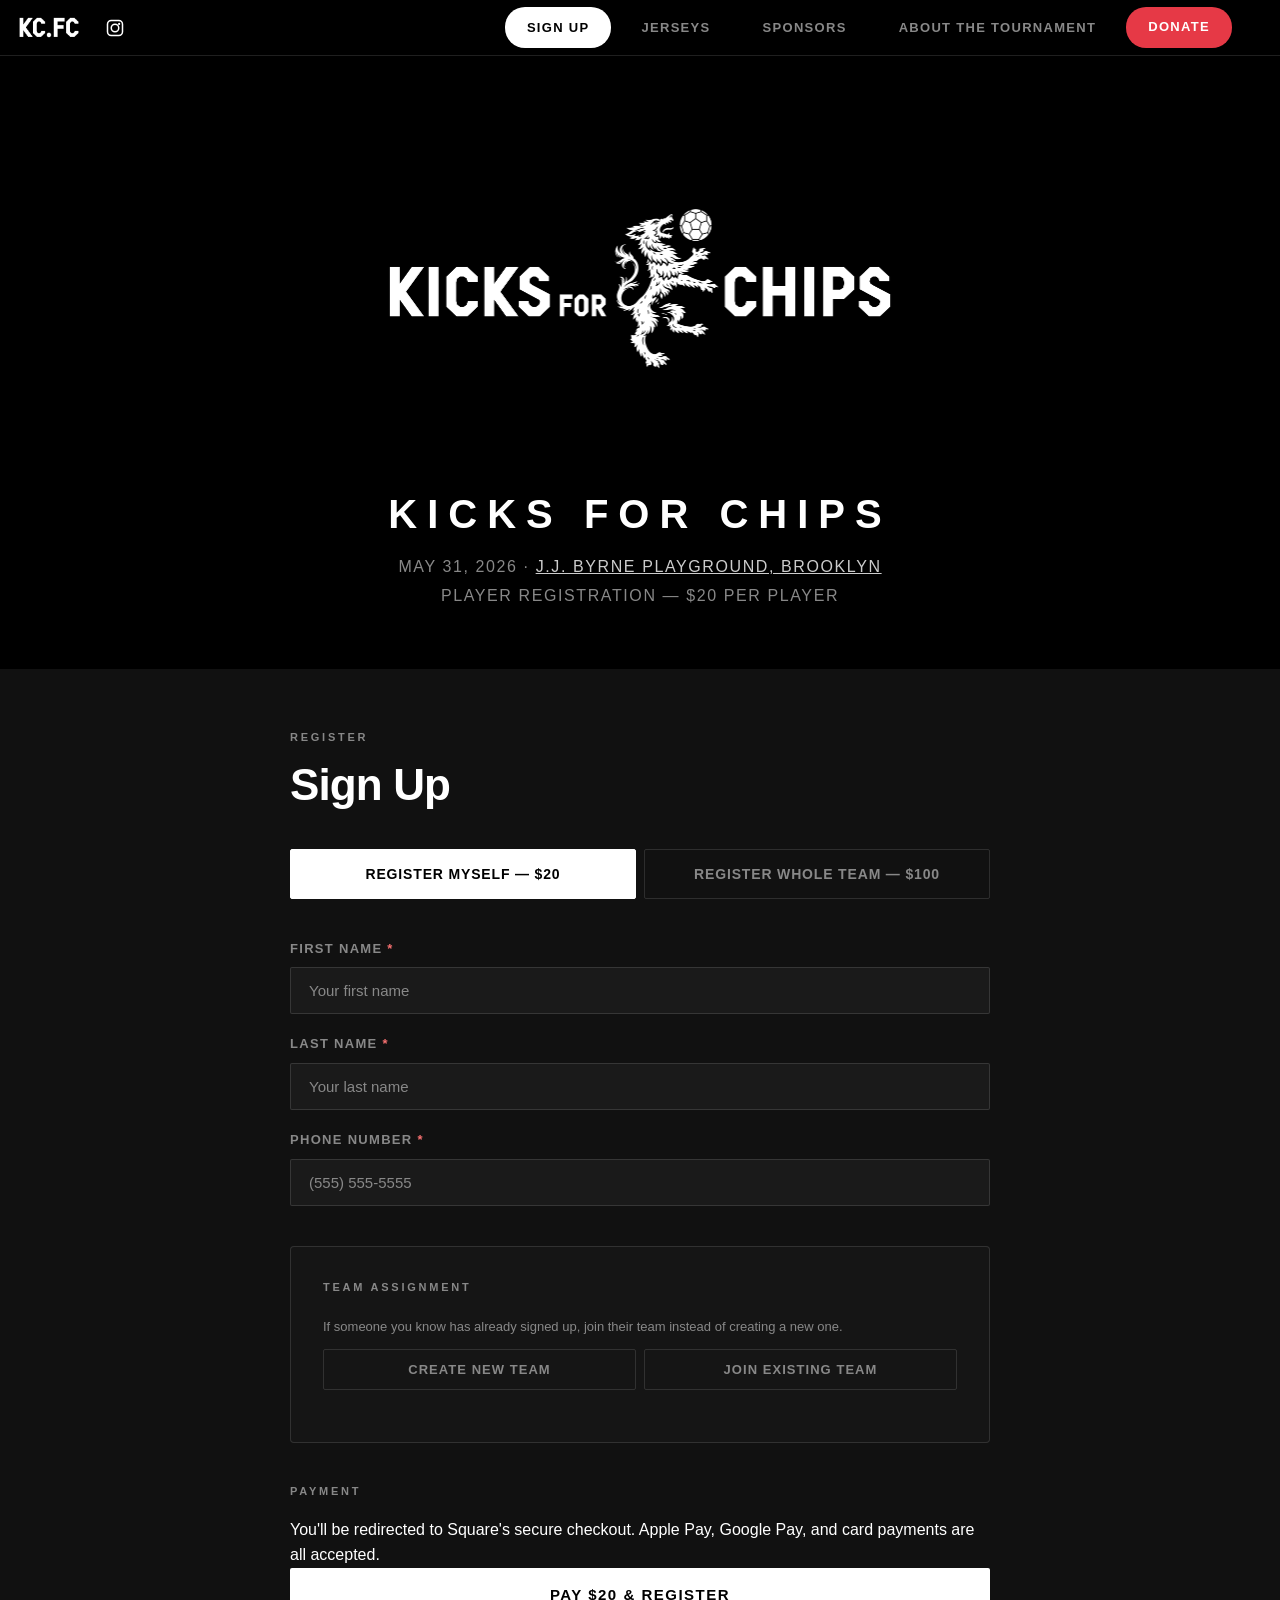
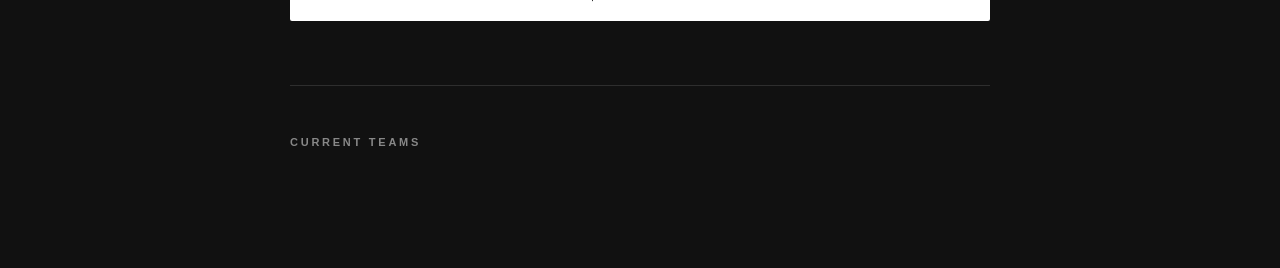
==== commit e453b110: "Make form errors visible — fix invisible 'select team mode' error The form requires clicking "Create" ====
--- a/index.html
+++ b/index.html
@@ -138,8 +138,8 @@
           <p class="pay-info">You'll be redirected to Square's secure checkout. Apple Pay, Google Pay, and card payments are all accepted.</p>
         </div>
 
+        <div id="form-status"></div>
         <button type="submit" class="btn-primary submit-btn" id="submit-btn">Pay $20 &amp; Register</button>
-        <div id="form-status"></div>
       </form>
 
       <!-- Roster Display -->
--- a/style.css
+++ b/style.css
@@ -365,15 +365,38 @@
 .submit-btn:disabled { opacity: 0.35; cursor: not-allowed; }
 
 #form-status {
-  margin-top: 16px;
-  font-size: 14px;
+  margin: 0 0 16px 0;
+  font-size: 15px;
+  font-weight: 600;
   color: var(--text-muted);
   text-align: center;
-  min-height: 20px;
-}
-
-#form-status.success { color: #4ade80; }
-#form-status.error { color: #f87171; }
+  padding: 0;
+  border-radius: 8px;
+  transition: padding 0.15s, background 0.15s;
+}
+
+#form-status:empty { display: none; }
+
+#form-status.success {
+  color: #4ade80;
+  background: rgba(74, 222, 128, 0.1);
+  border: 1px solid rgba(74, 222, 128, 0.3);
+  padding: 14px 16px;
+}
+
+#form-status.error {
+  color: #fca5a5;
+  background: rgba(239, 68, 68, 0.12);
+  border: 1px solid rgba(239, 68, 68, 0.4);
+  padding: 14px 16px;
+  animation: shake 0.4s;
+}
+
+@keyframes shake {
+  0%, 100% { transform: translateX(0); }
+  25% { transform: translateX(-6px); }
+  75% { transform: translateX(6px); }
+}
 
 /* ===== ROSTER ===== */
 .roster-section {
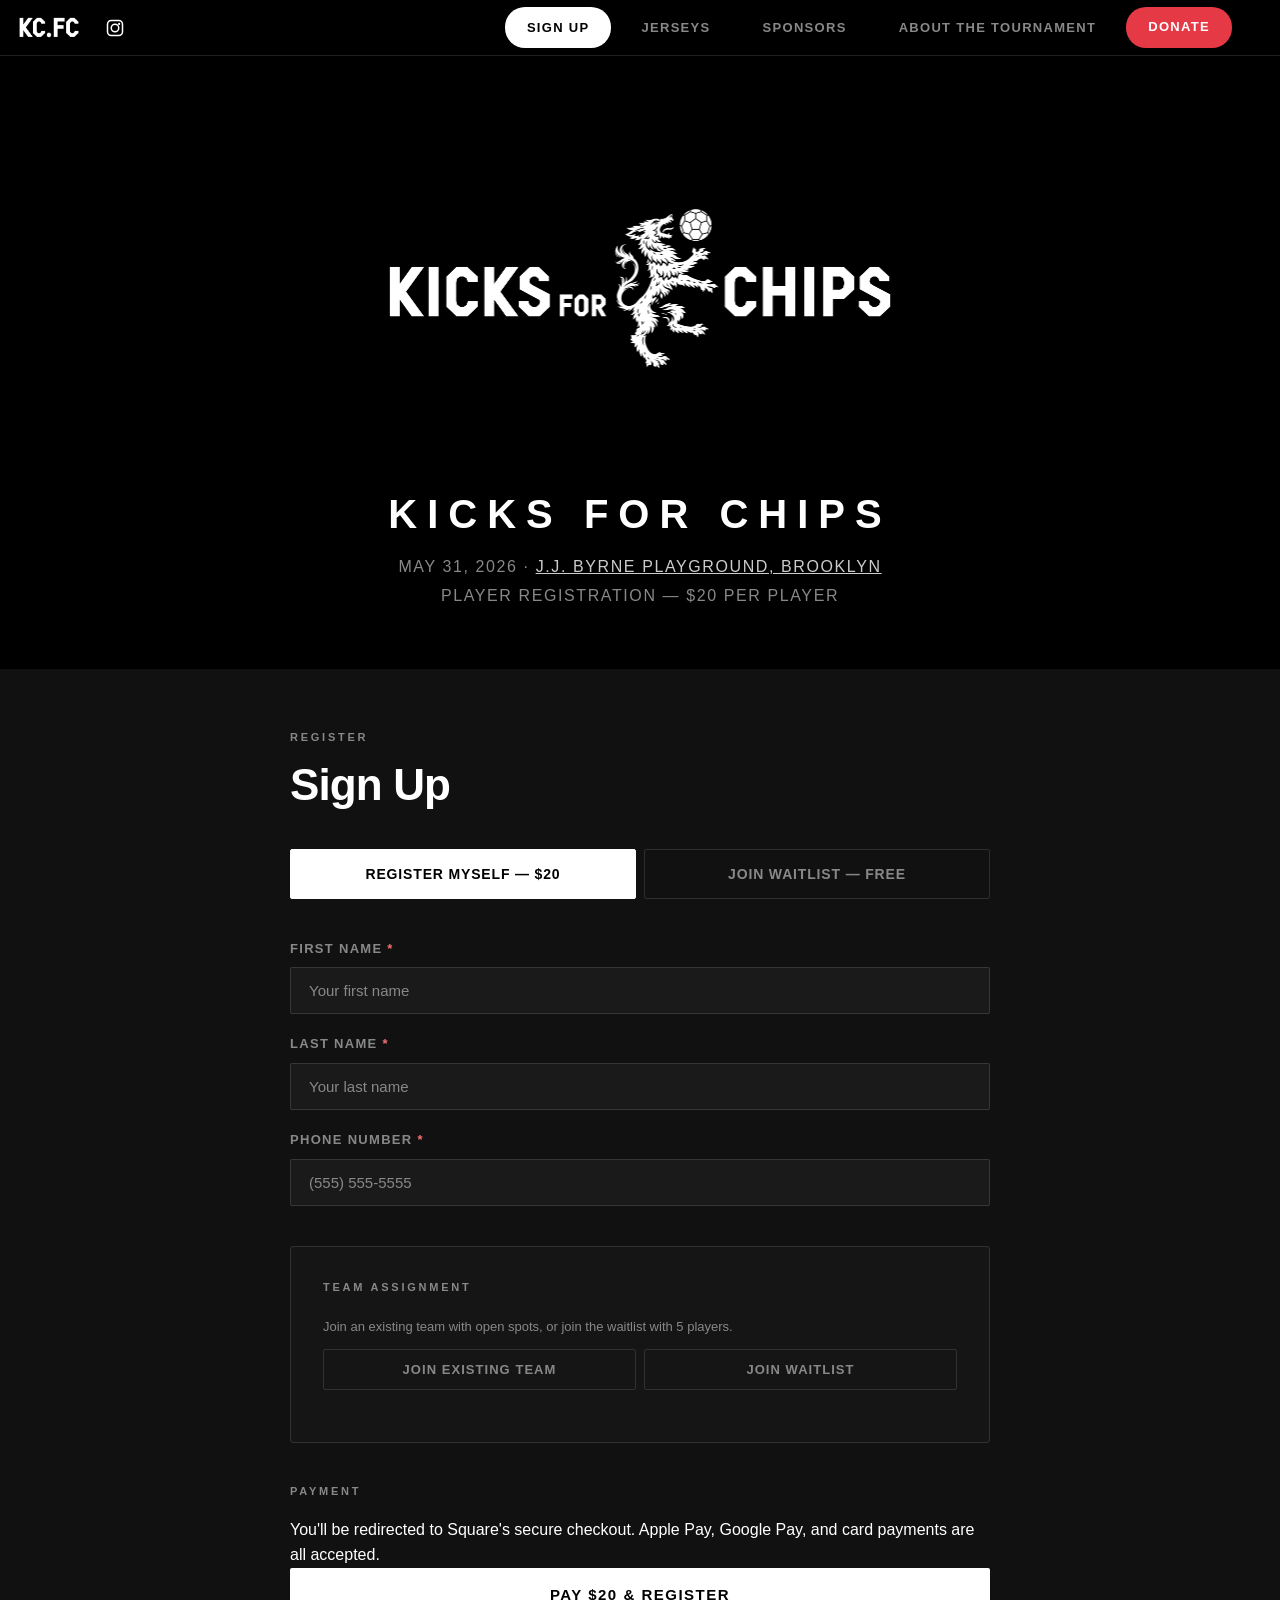
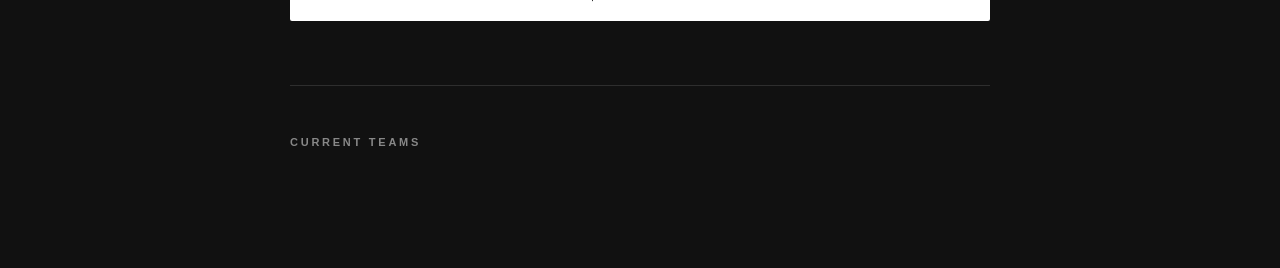
==== commit 3a4c99b7: "Add waitlist mode — sign up full team of 5, free, saves to waitlist table - Top mode toggle now offe" ====
--- a/index.html
+++ b/index.html
@@ -57,8 +57,13 @@
       <!-- Registration Mode Toggle -->
       <div class="reg-mode-toggle">
         <button type="button" class="mode-btn active" data-reg-mode="individual">Register Myself &mdash; $20</button>
-        <button type="button" class="mode-btn" data-reg-mode="team">Register Whole Team &mdash; $100</button>
-      </div>
+        <button type="button" class="mode-btn" data-reg-mode="waitlist">Join Waitlist &mdash; Free</button>
+      </div>
+
+      <!-- Waitlist Banner -->
+      <p id="waitlist-banner" class="hidden" style="margin: 0 0 1.5rem 0; padding: 14px 16px; background: rgba(74, 222, 128, 0.08); border: 1px solid rgba(74, 222, 128, 0.3); border-radius: 8px; color: #d4f5e0; font-size: 14px; line-height: 1.5;">
+        We've reached capacity at 16 teams. Sign up your full 5-player team below to join the waitlist &mdash; we'll text you if a spot opens.
+      </p>
 
       <form id="registration-form">
         <!-- Individual: Your Info -->
@@ -108,17 +113,17 @@
           </div>
           <div class="form-group" style="margin-top:1rem;">
             <label for="teamPhone">Your Phone Number <span class="required">*</span></label>
-            <input type="tel" id="teamPhone" name="teamPhone" placeholder="(555) 555-5555" required />
+            <input type="tel" id="teamPhone" name="teamPhone" placeholder="(555) 555-5555" />
           </div>
         </div>
 
         <!-- Team Assignment (individual mode only) -->
         <div id="team-assignment" class="team-section">
           <div class="section-label">Team Assignment</div>
-          <p class="field-hint" style="margin-bottom:0.75rem;">If someone you know has already signed up, join their team instead of creating a new one.</p>
+          <p class="field-hint" style="margin-bottom:0.75rem;">Join an existing team with open spots, or join the waitlist with 5 players.</p>
           <div class="team-toggle">
-            <button type="button" class="toggle-btn" data-team-mode="new">Create New Team</button>
             <button type="button" class="toggle-btn" data-team-mode="join">Join Existing Team</button>
+            <button type="button" class="toggle-btn" data-team-mode="waitlist">Join Waitlist</button>
           </div>
           <div id="join-team-input" class="hidden">
             <label for="teamNumber">Team Number</label>
@@ -133,7 +138,7 @@
         </div>
 
         <!-- Payment -->
-        <div class="payment-section">
+        <div class="payment-section" id="payment-section">
           <div class="section-label">Payment</div>
           <p class="pay-info">You'll be redirected to Square's secure checkout. Apple Pay, Google Pay, and card payments are all accepted.</p>
         </div>
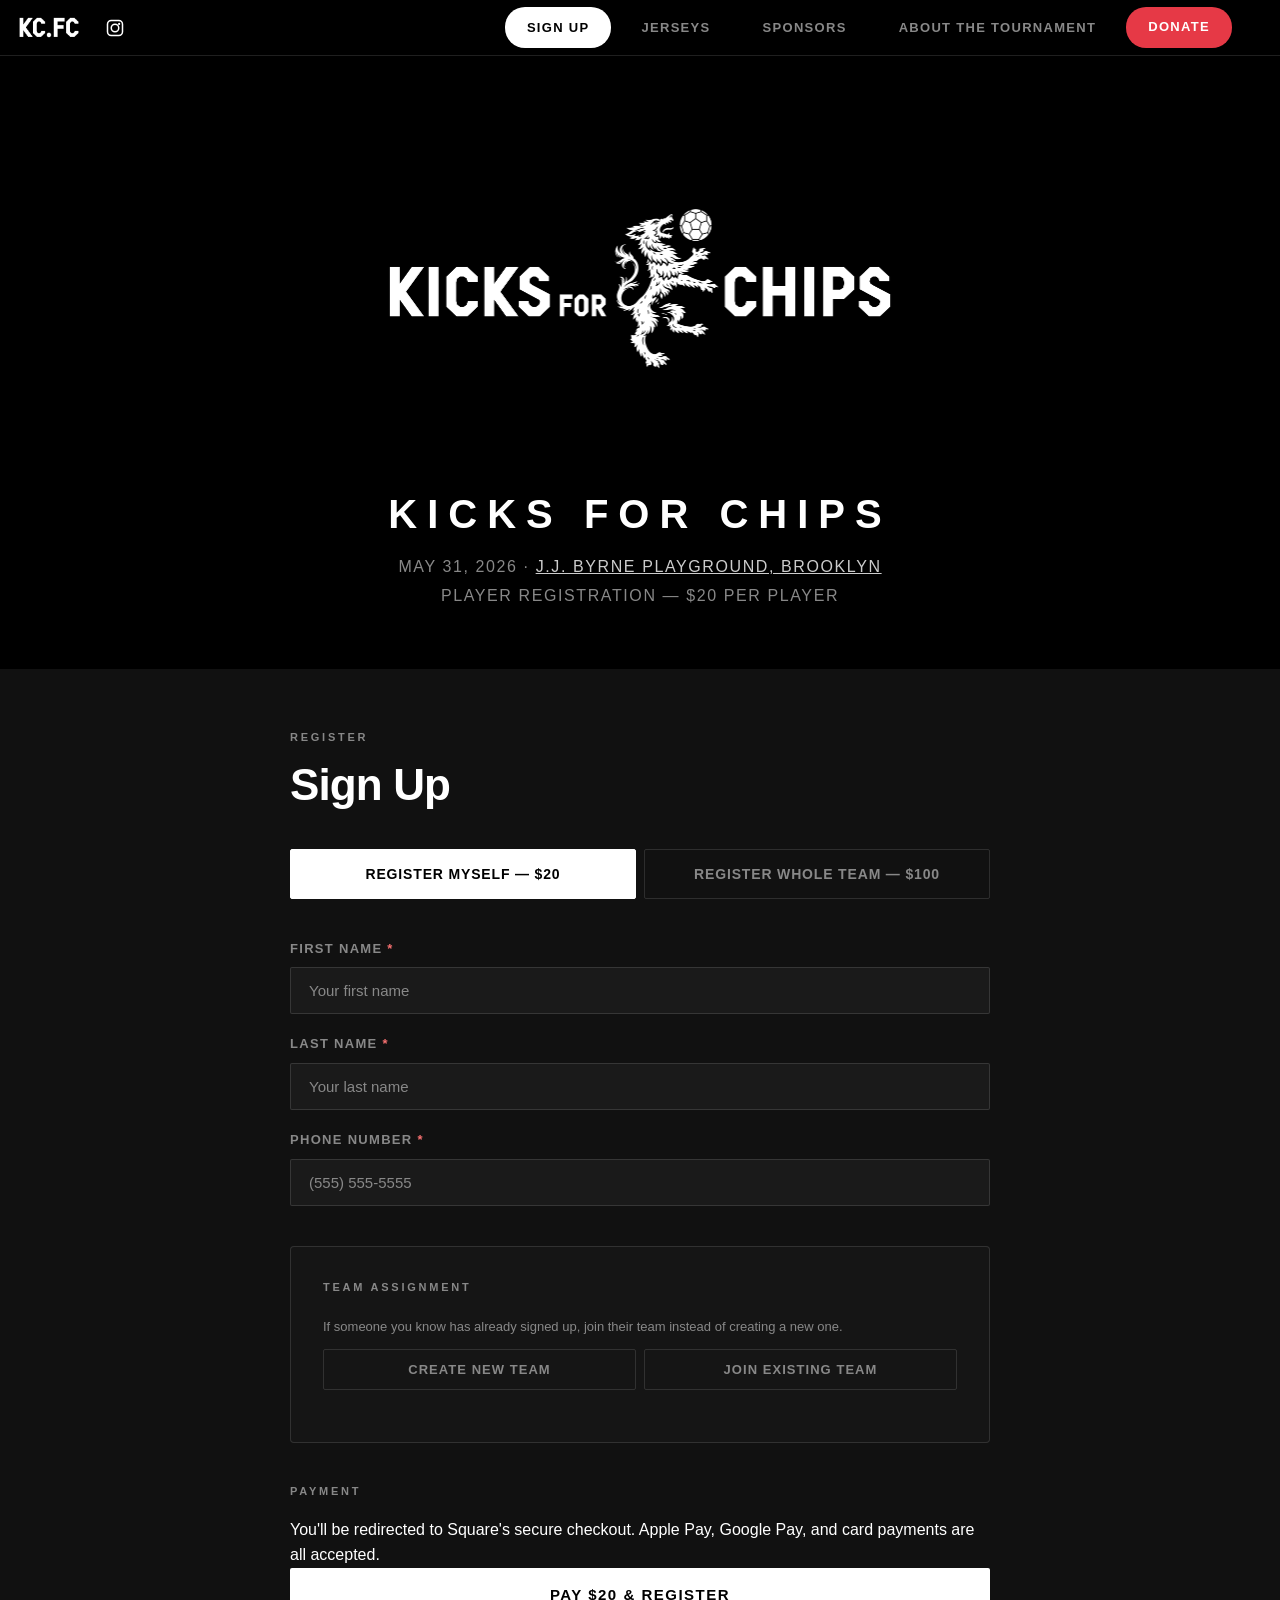
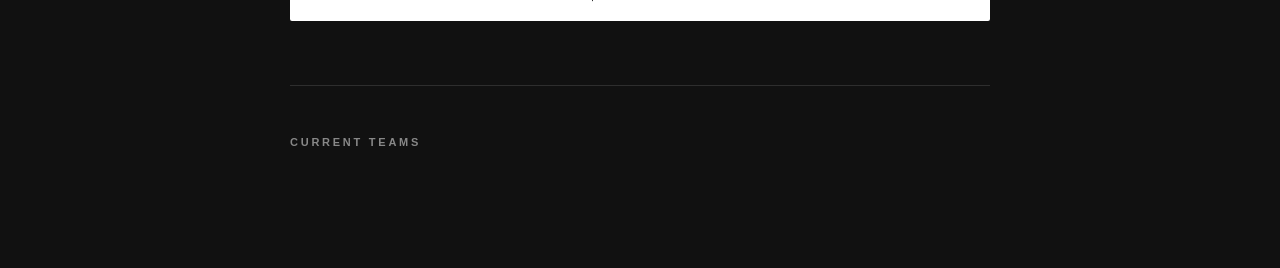
==== commit b5f136ed: "Revert "Add waitlist mode — sign up full team of 5, free, saves to waitlist table" This reverts comm" ====
--- a/index.html
+++ b/index.html
@@ -57,13 +57,8 @@
       <!-- Registration Mode Toggle -->
       <div class="reg-mode-toggle">
         <button type="button" class="mode-btn active" data-reg-mode="individual">Register Myself &mdash; $20</button>
-        <button type="button" class="mode-btn" data-reg-mode="waitlist">Join Waitlist &mdash; Free</button>
-      </div>
-
-      <!-- Waitlist Banner -->
-      <p id="waitlist-banner" class="hidden" style="margin: 0 0 1.5rem 0; padding: 14px 16px; background: rgba(74, 222, 128, 0.08); border: 1px solid rgba(74, 222, 128, 0.3); border-radius: 8px; color: #d4f5e0; font-size: 14px; line-height: 1.5;">
-        We've reached capacity at 16 teams. Sign up your full 5-player team below to join the waitlist &mdash; we'll text you if a spot opens.
-      </p>
+        <button type="button" class="mode-btn" data-reg-mode="team">Register Whole Team &mdash; $100</button>
+      </div>
 
       <form id="registration-form">
         <!-- Individual: Your Info -->
@@ -120,10 +115,10 @@
         <!-- Team Assignment (individual mode only) -->
         <div id="team-assignment" class="team-section">
           <div class="section-label">Team Assignment</div>
-          <p class="field-hint" style="margin-bottom:0.75rem;">Join an existing team with open spots, or join the waitlist with 5 players.</p>
+          <p class="field-hint" style="margin-bottom:0.75rem;">If someone you know has already signed up, join their team instead of creating a new one.</p>
           <div class="team-toggle">
+            <button type="button" class="toggle-btn" data-team-mode="new">Create New Team</button>
             <button type="button" class="toggle-btn" data-team-mode="join">Join Existing Team</button>
-            <button type="button" class="toggle-btn" data-team-mode="waitlist">Join Waitlist</button>
           </div>
           <div id="join-team-input" class="hidden">
             <label for="teamNumber">Team Number</label>
@@ -138,7 +133,7 @@
         </div>
 
         <!-- Payment -->
-        <div class="payment-section" id="payment-section">
+        <div class="payment-section">
           <div class="section-label">Payment</div>
           <p class="pay-info">You'll be redirected to Square's secure checkout. Apple Pay, Google Pay, and card payments are all accepted.</p>
         </div>
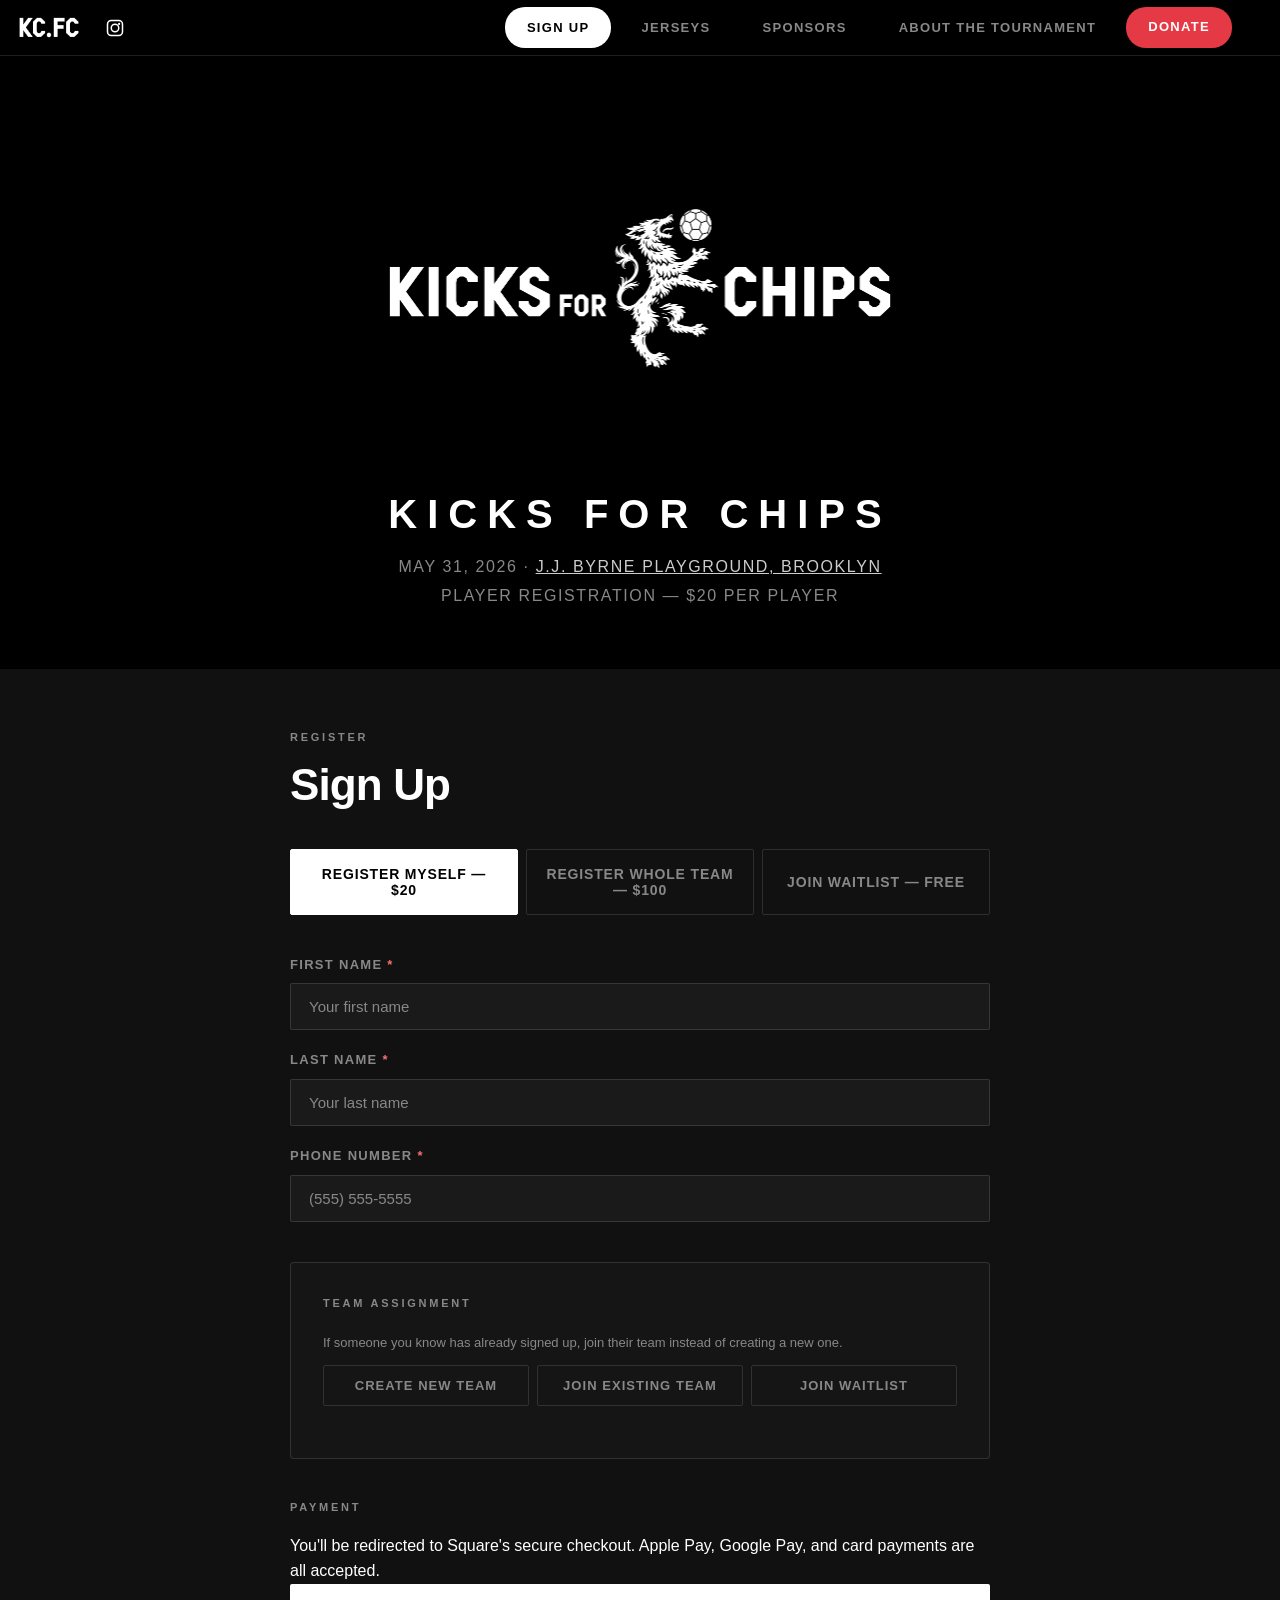
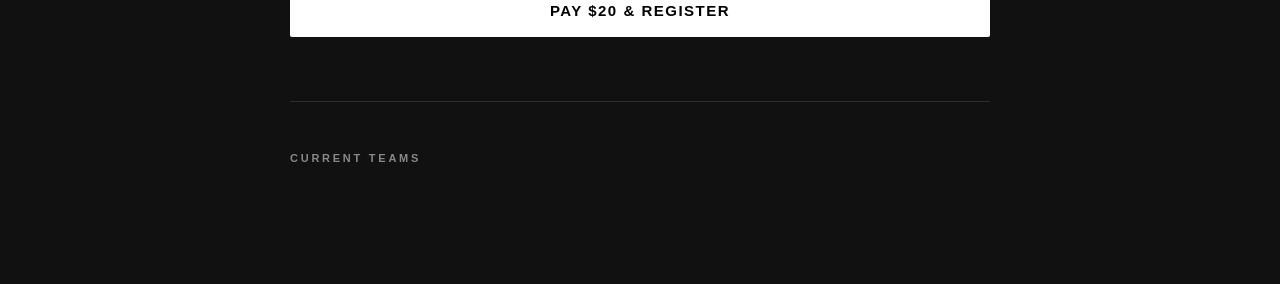
==== commit a08c1965: "Add waitlist alongside paid signups - New "Join Waitlist — Free" button next to existing Register My" ====
--- a/index.html
+++ b/index.html
@@ -58,7 +58,13 @@
       <div class="reg-mode-toggle">
         <button type="button" class="mode-btn active" data-reg-mode="individual">Register Myself &mdash; $20</button>
         <button type="button" class="mode-btn" data-reg-mode="team">Register Whole Team &mdash; $100</button>
-      </div>
+        <button type="button" class="mode-btn" data-reg-mode="waitlist">Join Waitlist &mdash; Free</button>
+      </div>
+
+      <!-- Waitlist Banner -->
+      <p id="waitlist-banner" class="hidden" style="margin: 0 0 1.5rem 0; padding: 14px 16px; background: rgba(74, 222, 128, 0.08); border: 1px solid rgba(74, 222, 128, 0.3); border-radius: 8px; color: #d4f5e0; font-size: 14px; line-height: 1.5;">
+        Sign up your full 5-player team below to join the waitlist &mdash; we'll text you if a spot opens.
+      </p>
 
       <form id="registration-form">
         <!-- Individual: Your Info -->
@@ -119,6 +125,7 @@
           <div class="team-toggle">
             <button type="button" class="toggle-btn" data-team-mode="new">Create New Team</button>
             <button type="button" class="toggle-btn" data-team-mode="join">Join Existing Team</button>
+            <button type="button" class="toggle-btn" data-team-mode="waitlist">Join Waitlist</button>
           </div>
           <div id="join-team-input" class="hidden">
             <label for="teamNumber">Team Number</label>
@@ -128,12 +135,12 @@
             <p class="field-hint">Only teams with fewer than 5 players are shown.</p>
           </div>
           <div id="new-team-info" class="hidden">
-            <p class="field-hint">You'll be assigned the next available team number (1&ndash;20).</p>
+            <p class="field-hint">You'll be assigned the next available team number (1&ndash;16).</p>
           </div>
         </div>
 
         <!-- Payment -->
-        <div class="payment-section">
+        <div class="payment-section" id="payment-section">
           <div class="section-label">Payment</div>
           <p class="pay-info">You'll be redirected to Square's secure checkout. Apple Pay, Google Pay, and card payments are all accepted.</p>
         </div>
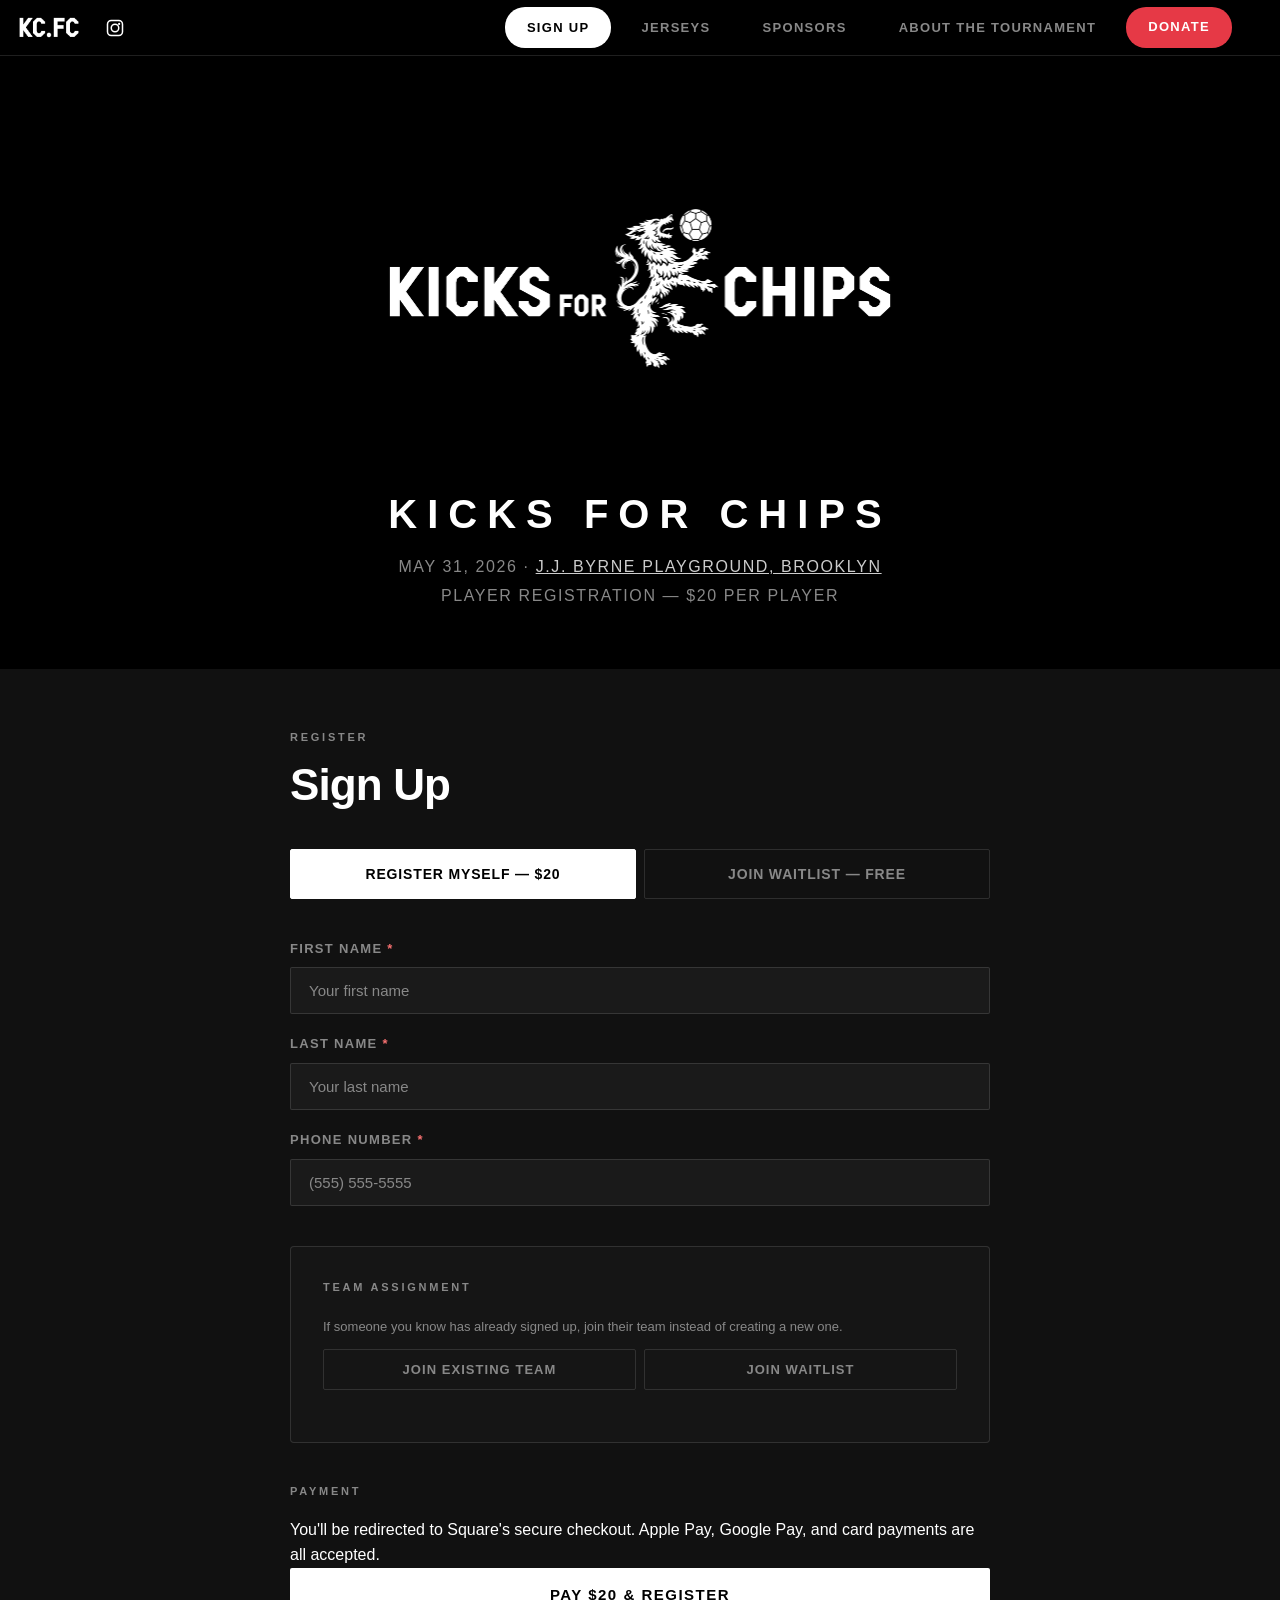
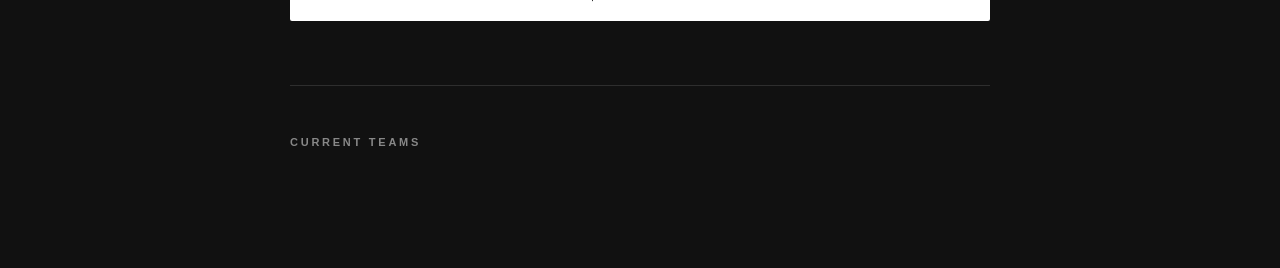
==== commit c1741933: "Remove Create New Team option from all paths" ====
--- a/index.html
+++ b/index.html
@@ -57,7 +57,6 @@
       <!-- Registration Mode Toggle -->
       <div class="reg-mode-toggle">
         <button type="button" class="mode-btn active" data-reg-mode="individual">Register Myself &mdash; $20</button>
-        <button type="button" class="mode-btn" data-reg-mode="team">Register Whole Team &mdash; $100</button>
         <button type="button" class="mode-btn" data-reg-mode="waitlist">Join Waitlist &mdash; Free</button>
       </div>
 
@@ -123,7 +122,6 @@
           <div class="section-label">Team Assignment</div>
           <p class="field-hint" style="margin-bottom:0.75rem;">If someone you know has already signed up, join their team instead of creating a new one.</p>
           <div class="team-toggle">
-            <button type="button" class="toggle-btn" data-team-mode="new">Create New Team</button>
             <button type="button" class="toggle-btn" data-team-mode="join">Join Existing Team</button>
             <button type="button" class="toggle-btn" data-team-mode="waitlist">Join Waitlist</button>
           </div>
